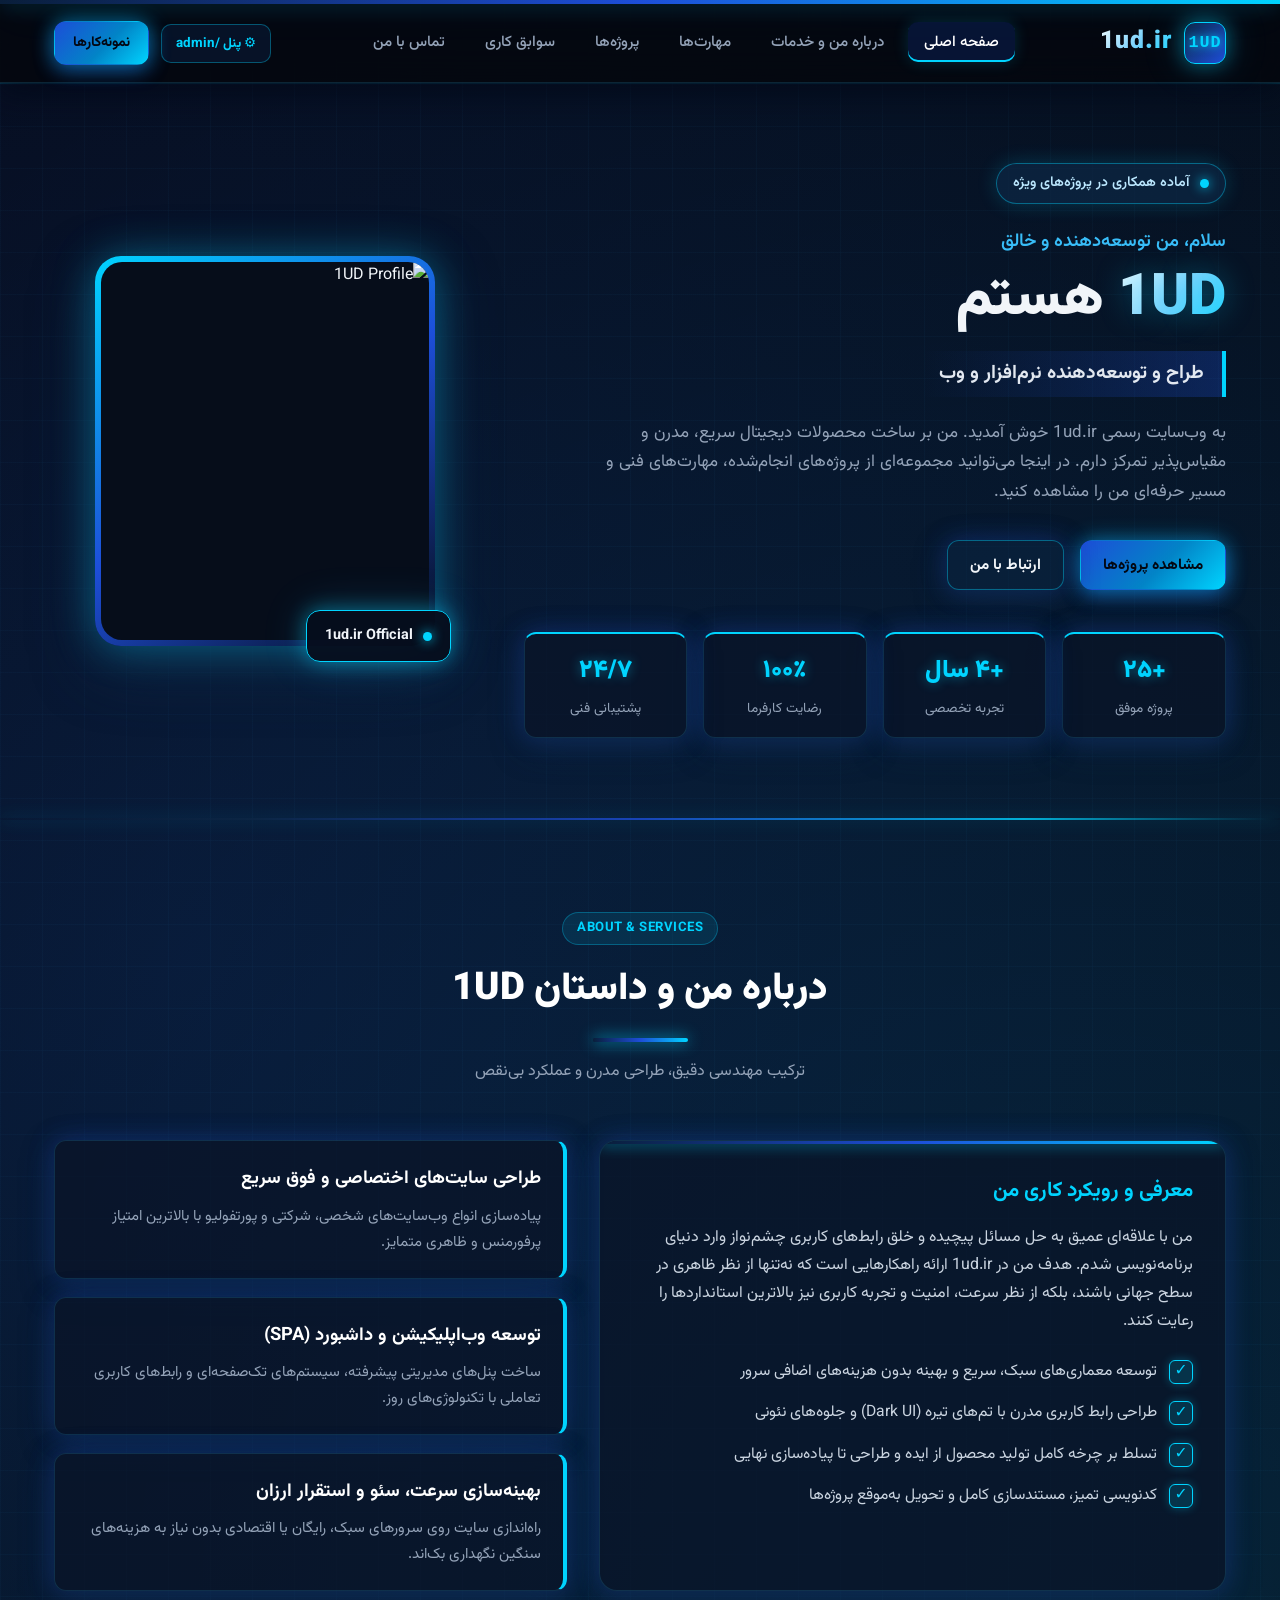
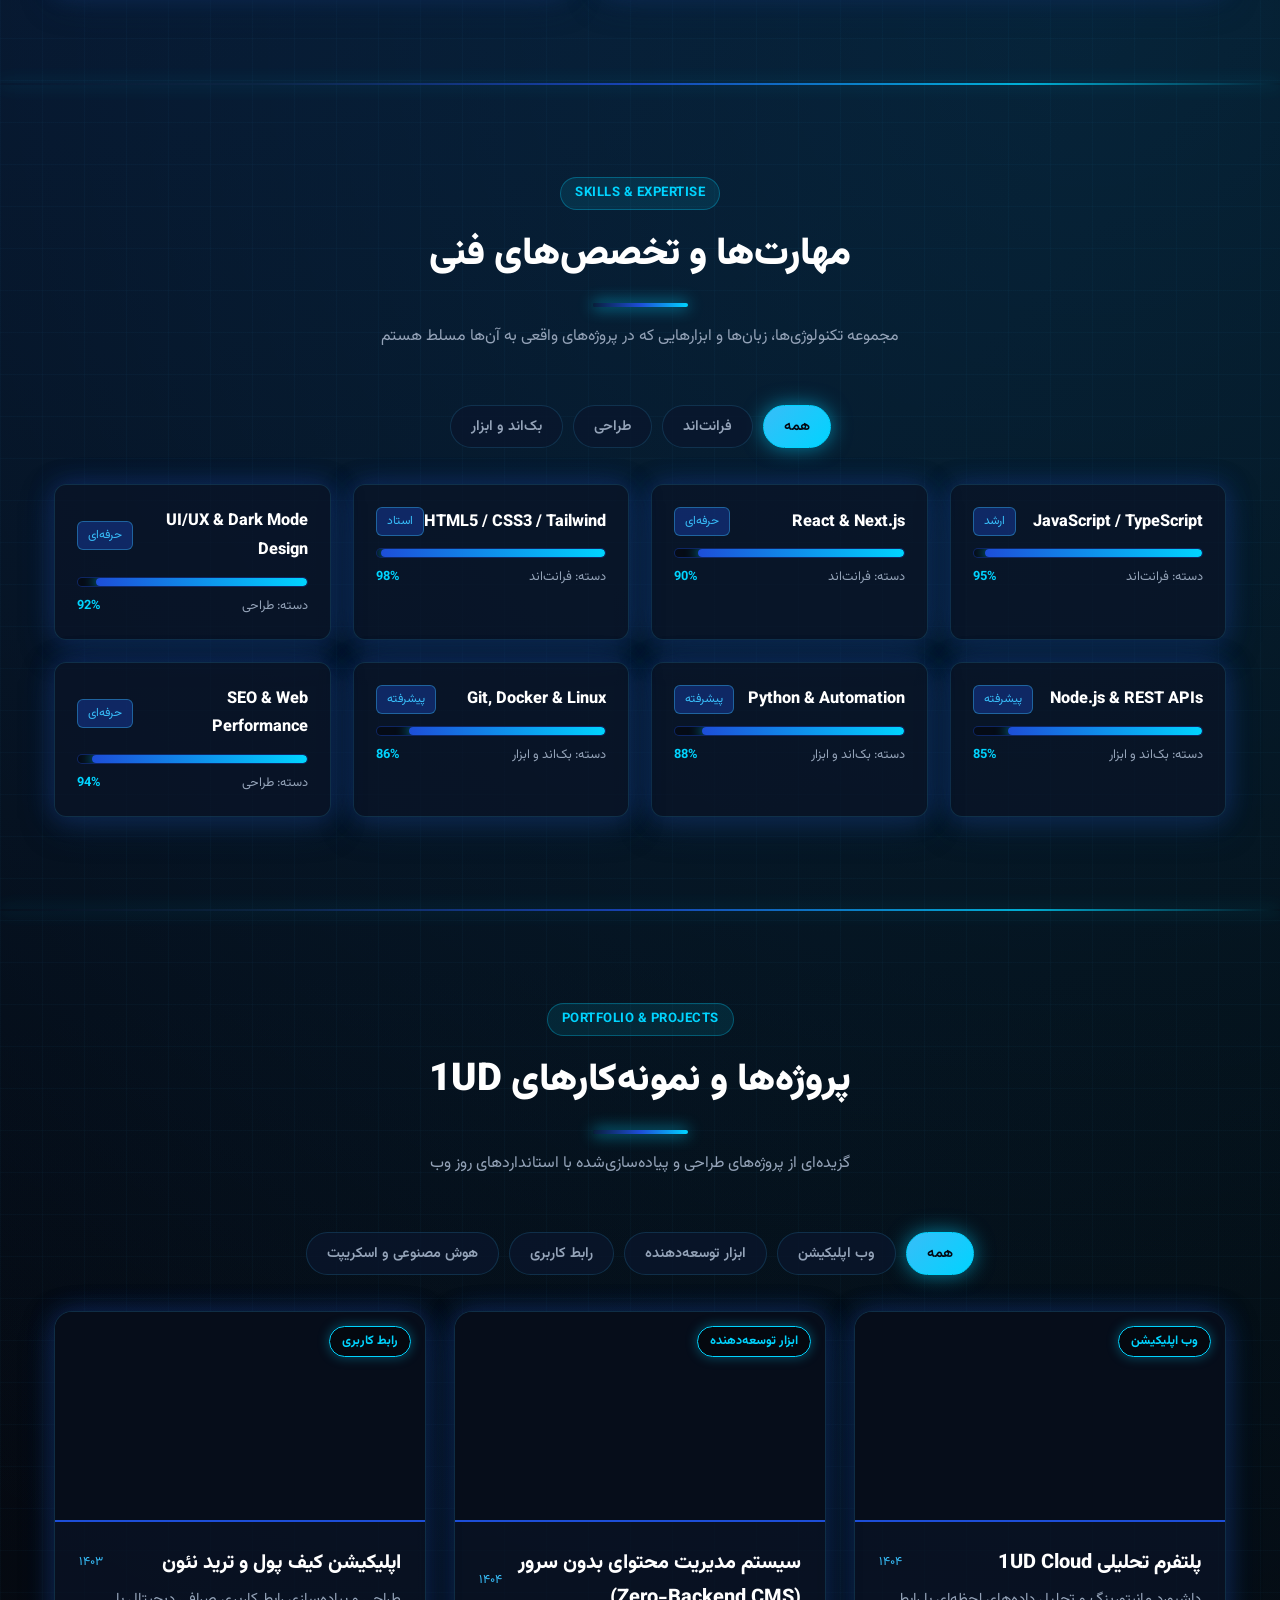
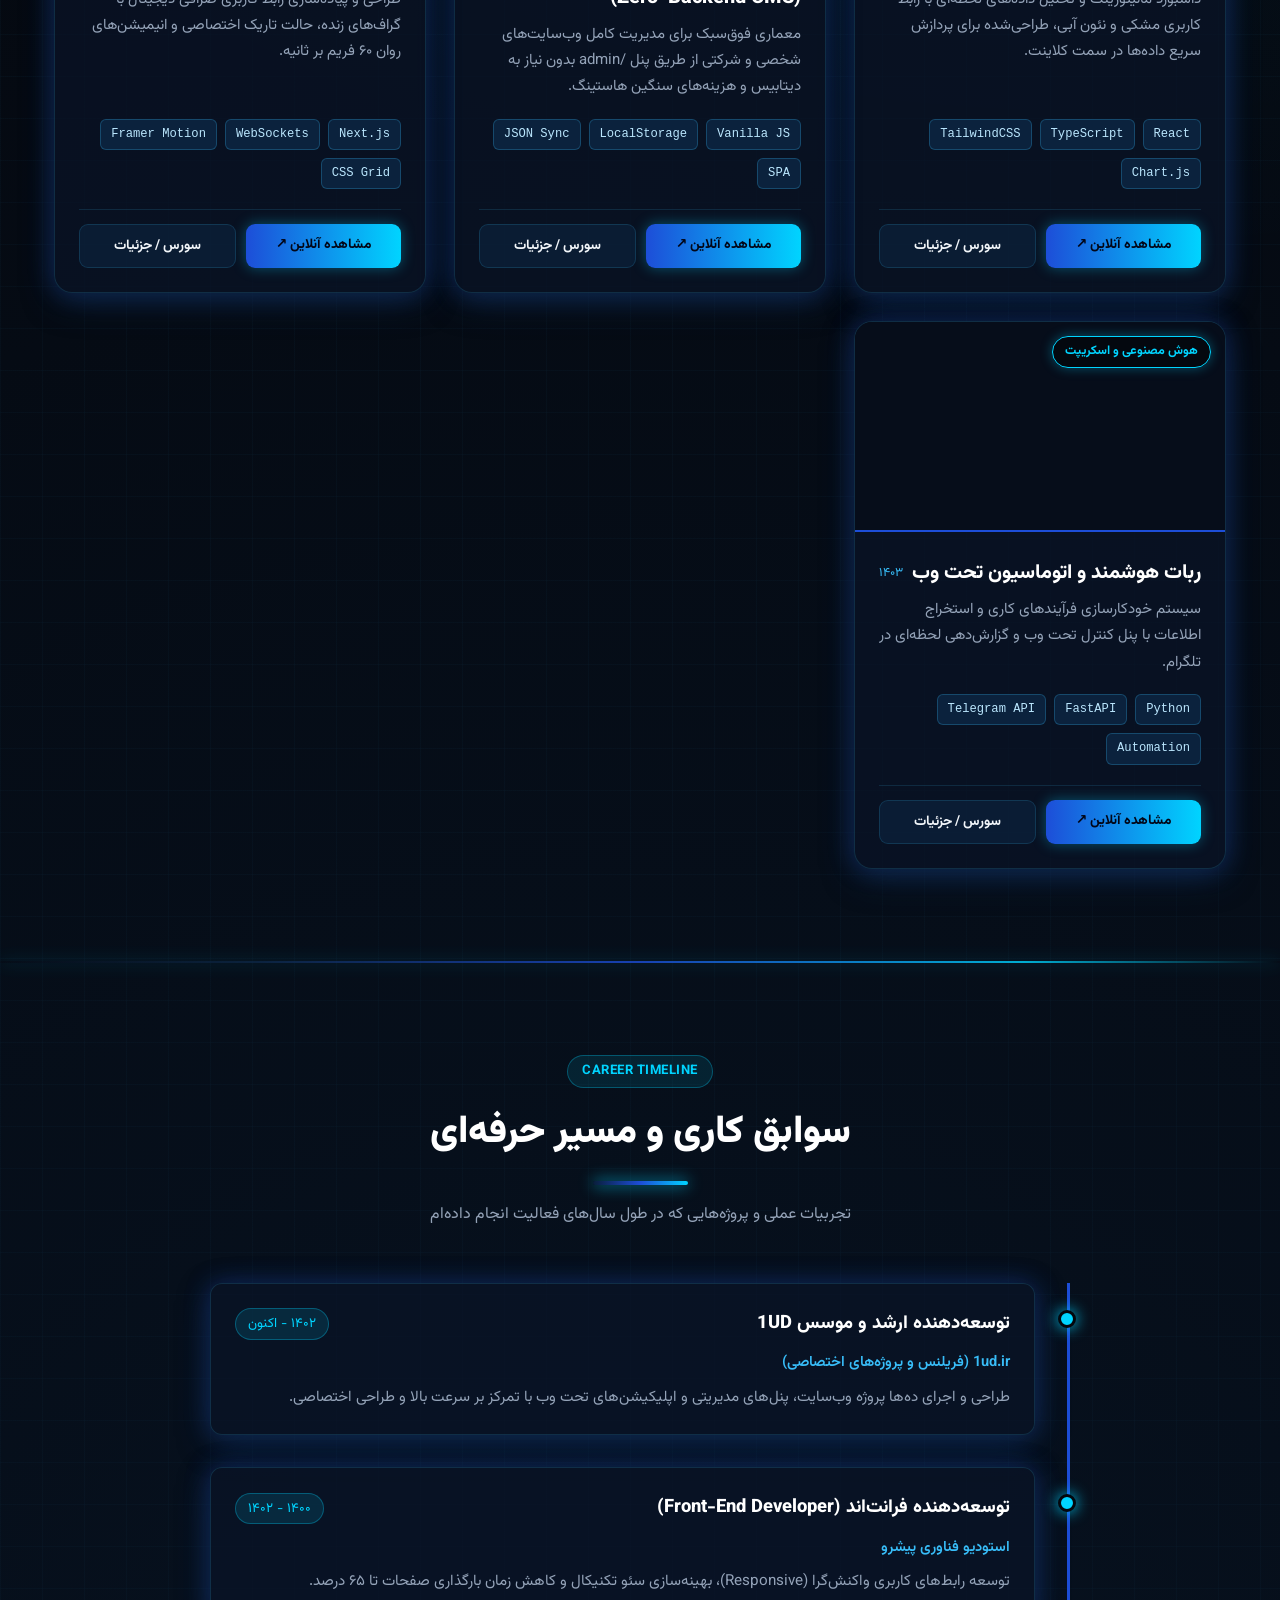
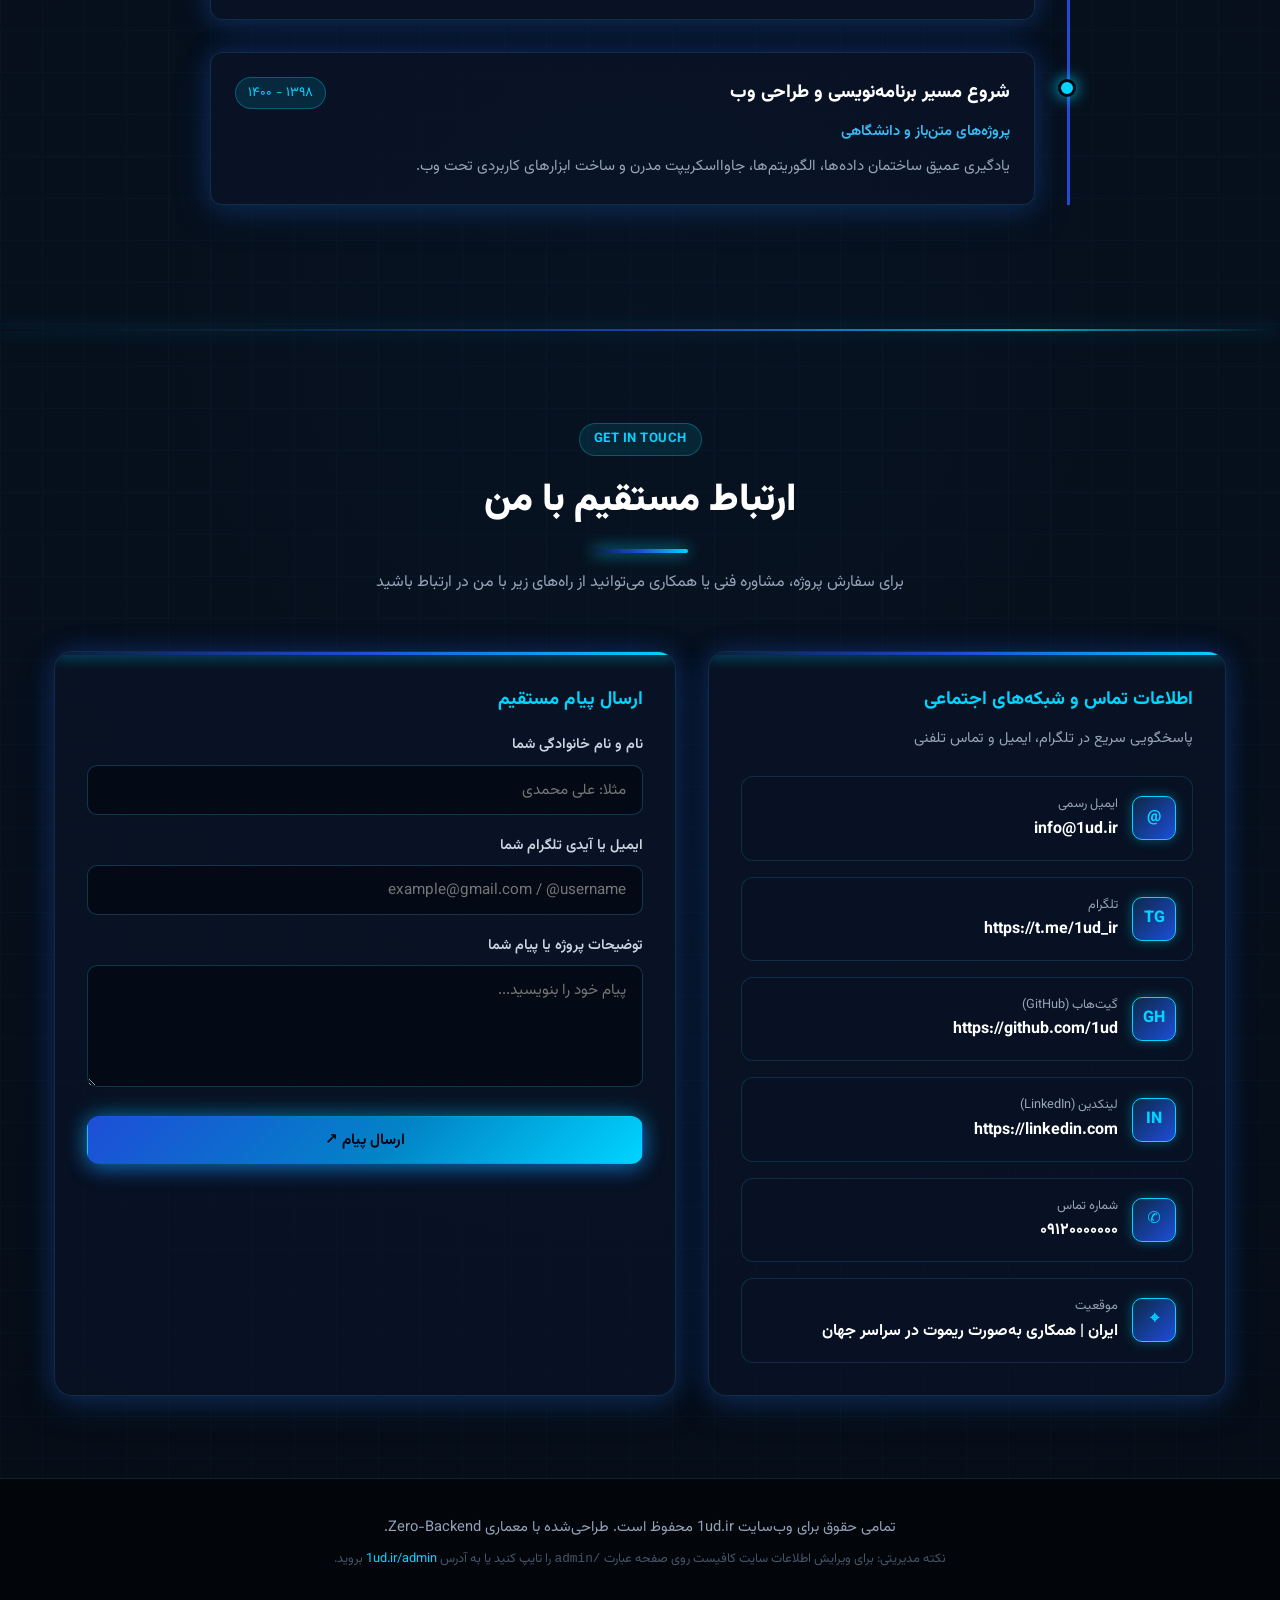
==== index.html @ 62ad7b9e "Add files via upload" ====
<!DOCTYPE html>
<html lang="fa" dir="rtl">
<head>
  <meta charset="UTF-8" />
  <meta name="viewport" content="width=device-width, initial-scale=1.0" />
  <title>1ud.ir | پورتفولیو تخصصی، پروژه‌ها و مهارت‌های من</title>
  <meta name="description" content="وب‌سایت رسمی و پورتفولیو تخصصی 1ud.ir - نمایش پروژه‌ها، مهارت‌های فنی، سوابق کاری و راه‌های ارتباطی" />
  <meta name="theme-color" content="#04070d" />
  <link rel="preconnect" href="https://fonts.googleapis.com" />
  <link rel="preconnect" href="https://fonts.gstatic.com" crossorigin />
  <link href="https://fonts.googleapis.com/css2?family=Vazirmatn:wght@300;400;500;600;700;800;900&display=swap" rel="stylesheet" />
  <link rel="stylesheet" href="assets/css/style.css" />
</head>
<body>
  <!-- نوار نئونی طیف آبی تیره و آبی روشن بالای صفحه -->
  <div class="top-neon-bar"></div>

  <!-- هدر و منوی ناوبری -->
  <header class="site-header">
    <div class="container navbar">
      <a href="#top" class="brand-logo">
        <span class="brand-cube" id="brand-short">1UD</span>
        <span class="brand-domain" id="brand-domain">1ud.ir</span>
      </a>

      <ul class="nav-links">
        <li><a href="#top" class="active">صفحه اصلی</a></li>
        <li><a href="#about">درباره من و خدمات</a></li>
        <li><a href="#skills">مهارت‌ها</a></li>
        <li><a href="#projects">پروژه‌ها</a></li>
        <li><a href="#experience">سوابق کاری</a></li>
        <li><a href="#contact">تماس با من</a></li>
      </ul>

      <div class="nav-actions">
        <button type="button" class="btn btn-admin-Quick" onclick="openAdminModal()" title="ورود به پنل مدیریت (/admin)">
          ⚙ پنل /admin
        </button>
        <a href="#projects" class="btn btn-primary" style="padding: 9px 18px; font-size: 0.88rem;">نمونه‌کارها</a>
      </div>
    </div>
  </header>

  <!-- بخش معرفی اصلی (Hero Section) -->
  <main id="top">
    <section class="hero-section">
      <div class="container">
        <div class="hero-grid">
          <div>
            <div class="status-pill">
              <span class="pulse-dot"></span>
              <span id="hero-badge-text">آماده همکاری در پروژه‌های ویژه</span>
            </div>
            <div class="hero-greeting" id="hero-greeting">سلام، من توسعه‌دهنده و خالق</div>
            <h1 class="hero-title">
              <span class="highlight" id="hero-name">1UD</span> هستم
            </h1>
            <div class="hero-role-bar" id="hero-role">طراح و توسعه‌دهنده نرم‌افزار و وب</div>
            <p class="hero-bio" id="hero-bio"></p>

            <div class="hero-cta-group">
              <a href="#projects" class="btn btn-primary" id="hero-cta-primary">مشاهده پروژه‌ها</a>
              <a href="#contact" class="btn btn-outline" id="hero-cta-secondary">ارتباط با من</a>
            </div>

            <div class="stats-grid" id="hero-stats"></div>
          </div>

          <div class="hero-visual">
            <div class="avatar-frame">
              <img id="hero-avatar" src="https://images.unsplash.com/photo-1534528741775-53994a69daeb?auto=format&fit=crop&w=600&q=80" alt="1UD Profile" />
              <div class="floating-badge">
                <span class="pulse-dot"></span>
                <span>1ud.ir Official</span>
              </div>
            </div>
          </div>
        </div>
      </div>
    </section>

    <div class="neon-divider"></div>

    <!-- بخش درباره من و خدمات (About & Services) -->
    <section id="about">
      <div class="container">
        <div class="section-header">
          <span class="section-tag">ABOUT & SERVICES</span>
          <h2 class="section-title" id="about-title">درباره من و داستان 1UD</h2>
          <div class="section-bar"></div>
          <p class="section-subtitle" id="about-subtitle"></p>
        </div>

        <div class="about-grid">
          <div class="glass-panel">
            <h3 style="font-size: 1.3rem; color: var(--light-blue); margin-bottom: 14px;">معرفی و رویکرد کاری من</h3>
            <p id="about-desc" style="color: #cbd5e1; margin-bottom: 20px;"></p>
            <ul class="highlights-list" id="about-highlights"></ul>
          </div>

          <div class="services-stack" id="services-list"></div>
        </div>
      </div>
    </section>

    <div class="neon-divider"></div>

    <!-- بخش مهارت‌ها و کارهایی که بلدم (Skills Section) -->
    <section id="skills">
      <div class="container">
        <div class="section-header">
          <span class="section-tag">SKILLS & EXPERTISE</span>
          <h2 class="section-title">مهارت‌ها و تخصص‌های فنی</h2>
          <div class="section-bar"></div>
          <p class="section-subtitle">مجموعه تکنولوژی‌ها، زبان‌ها و ابزارهایی که در پروژه‌های واقعی به آن‌ها مسلط هستم</p>
        </div>

        <div class="filter-tabs" id="skills-filter-tabs"></div>
        <div class="skills-grid" id="skills-grid"></div>
      </div>
    </section>

    <div class="neon-divider"></div>

    <!-- بخش پروژه‌ها و نمونه‌کارها (Projects Portfolio) -->
    <section id="projects">
      <div class="container">
        <div class="section-header">
          <span class="section-tag">PORTFOLIO & PROJECTS</span>
          <h2 class="section-title">پروژه‌ها و نمونه‌کارهای 1UD</h2>
          <div class="section-bar"></div>
          <p class="section-subtitle">گزیده‌ای از پروژه‌های طراحی و پیاده‌سازی‌شده با استانداردهای روز وب</p>
        </div>

        <div class="filter-tabs" id="projects-filter-tabs"></div>
        <div class="projects-grid" id="projects-grid"></div>
      </div>
    </section>

    <div class="neon-divider"></div>

    <!-- بخش سوابق کاری (Experience Timeline) -->
    <section id="experience">
      <div class="container">
        <div class="section-header">
          <span class="section-tag">CAREER TIMELINE</span>
          <h2 class="section-title">سوابق کاری و مسیر حرفه‌ای</h2>
          <div class="section-bar"></div>
          <p class="section-subtitle">تجربیات عملی و پروژه‌هایی که در طول سال‌های فعالیت انجام داده‌ام</p>
        </div>

        <div class="timeline-wrapper" id="experience-timeline"></div>
      </div>
    </section>

    <div class="neon-divider"></div>

    <!-- بخش ارتباط با من (Contact Section) -->
    <section id="contact">
      <div class="container">
        <div class="section-header">
          <span class="section-tag">GET IN TOUCH</span>
          <h2 class="section-title">ارتباط مستقیم با من</h2>
          <div class="section-bar"></div>
          <p class="section-subtitle">برای سفارش پروژه، مشاوره فنی یا همکاری می‌توانید از راه‌های زیر با من در ارتباط باشید</p>
        </div>

        <div class="contact-grid">
          <div class="glass-panel">
            <h3 style="color: var(--light-blue); margin-bottom: 10px;">اطلاعات تماس و شبکه‌های اجتماعی</h3>
            <p style="color: var(--text-muted); font-size: 0.92rem;">پاسخگویی سریع در تلگرام، ایمیل و تماس تلفنی</p>
            <div class="contact-info-list" id="contact-info-list"></div>
          </div>

          <div class="glass-panel">
            <h3 style="color: var(--light-blue); margin-bottom: 16px;">ارسال پیام مستقیم</h3>
            <form id="contact-form">
              <div class="form-group">
                <label for="cf-name">نام و نام خانوادگی شما</label>
                <input type="text" id="cf-name" class="form-control" placeholder="مثلا: علی محمدی" required />
              </div>
              <div class="form-group">
                <label for="cf-email">ایمیل یا آیدی تلگرام شما</label>
                <input type="text" id="cf-email" class="form-control" placeholder="example@gmail.com / @username" required />
              </div>
              <div class="form-group">
                <label for="cf-message">توضیحات پروژه یا پیام شما</label>
                <textarea id="cf-message" class="form-control" rows="4" placeholder="پیام خود را بنویسید..." required></textarea>
              </div>
              <button type="submit" class="btn btn-primary" style="width: 100%;">ارسال پیام ↗</button>
            </form>
          </div>
        </div>
      </div>
    </section>
  </main>

  <!-- فوتر سایت -->
  <footer class="site-footer">
    <div class="container">
      <p id="footer-note">تمامی حقوق برای وب‌سایت 1ud.ir محفوظ است.</p>
      <p style="margin-top: 8px; font-size: 0.8rem; color: #475569;">
        نکته مدیریتی: برای ویرایش اطلاعات سایت کافیست روی صفحه عبارت <code>/admin</code> را تایپ کنید یا به آدرس <a href="admin/" style="color: var(--light-blue); text-decoration: none;">1ud.ir/admin</a> بروید.
      </p>
    </div>
  </footer>

  <!-- مودال کامل پنل مدیریت /admin -->
  <div class="admin-modal-overlay" id="admin-modal">
    <div id="admin-modal-body"></div>
  </div>

  <!-- اسکریپت‌های سایت (بدون نیاز به بک‌اند) -->
  <script src="assets/js/site-data.js"></script>
  <script src="assets/js/app.js"></script>
  <script src="assets/js/admin.js"></script>
</body>
</html>
---- assets/css/style.css ----
/* ==========================================================================
   1ud.ir - Ultra-Modern Dark & Neon Blue Portfolio Theme + Admin CMS Styles
   Palette: Deep Obsidian Black + Dark Navy Bars + Electric Light Blue Glows
   ========================================================================== */

:root {
  --bg-primary: #04070d;
  --bg-secondary: #08101f;
  --bg-card: rgba(10, 20, 40, 0.72);
  --bg-card-hover: rgba(14, 30, 60, 0.88);
  --dark-blue: #0d2847;
  --mid-blue: #1d4ed8;
  --light-blue: #00d4ff;
  --cyan-glow: #38bdf8;
  --text-main: #f1f5f9;
  --text-muted: #94a3b8;
  --border-subtle: rgba(56, 189, 248, 0.16);
  --border-glow: rgba(0, 212, 255, 0.55);
  --shadow-dark-blue: 0 10px 35px -5px rgba(13, 40, 71, 0.9), 0 0 25px rgba(29, 78, 216, 0.35);
  --shadow-light-blue: 0 0 20px rgba(0, 212, 255, 0.45), 0 0 45px rgba(56, 189, 248, 0.2);
  --gradient-bar: linear-gradient(90deg, #091e3a 0%, #1d4ed8 50%, #00d4ff 100%);
  --gradient-text: linear-gradient(135deg, #ffffff 0%, #7dd3fc 50%, #00d4ff 100%);
  --radius-lg: 18px;
  --radius-md: 12px;
  --transition: all 0.32s cubic-bezier(0.16, 1, 0.3, 1);
}

* {
  box-sizing: border-box;
  margin: 0;
  padding: 0;
}

html {
  scroll-behavior: smooth;
  font-family: 'Vazirmatn', system-ui, -apple-system, BlinkMacSystemFont, sans-serif;
  background-color: var(--bg-primary);
  color: var(--text-main);
  direction: rtl;
}

body {
  background-color: var(--bg-primary);
  background-image:
    radial-gradient(circle at 15% 15%, rgba(29, 78, 216, 0.18) 0%, transparent 40%),
    radial-gradient(circle at 85% 25%, rgba(0, 212, 255, 0.12) 0%, transparent 38%),
    radial-gradient(circle at 50% 80%, rgba(13, 40, 71, 0.35) 0%, transparent 50%),
    linear-gradient(rgba(56, 189, 248, 0.03) 1px, transparent 1px),
    linear-gradient(90deg, rgba(56, 189, 248, 0.03) 1px, transparent 1px);
  background-size: 100% 100%, 100% 100%, 100% 100%, 42px 42px, 42px 42px;
  min-height: 100vh;
  overflow-x: hidden;
  line-height: 1.75;
}

/* Custom Scrollbar */
::-webkit-scrollbar {
  width: 9px;
}
::-webkit-scrollbar-track {
  background: #03060c;
}
::-webkit-scrollbar-thumb {
  background: linear-gradient(180deg, var(--mid-blue), var(--light-blue));
  border-radius: 6px;
}

/* Top Glowing Neon Bar */
.top-neon-bar {
  position: fixed;
  top: 0;
  right: 0;
  left: 0;
  height: 4px;
  background: var(--gradient-bar);
  box-shadow: var(--shadow-light-blue);
  z-index: 1001;
}

/* Container */
.container {
  width: 100%;
  max-width: 1220px;
  margin: 0 auto;
  padding: 0 24px;
}

/* Header & Navbar */
.site-header {
  position: sticky;
  top: 4px;
  z-index: 999;
  background: rgba(4, 7, 13, 0.82);
  backdrop-filter: blur(18px);
  -webkit-backdrop-filter: blur(18px);
  border-bottom: 1px solid var(--border-subtle);
  box-shadow: 0 8px 32px rgba(2, 8, 23, 0.85), 0 1px 0 rgba(0, 212, 255, 0.2);
}

.navbar {
  display: flex;
  align-items: center;
  justify-content: space-between;
  height: 78px;
}

.brand-logo {
  display: flex;
  align-items: center;
  gap: 12px;
  text-decoration: none;
  color: #fff;
  font-weight: 900;
  font-size: 1.55rem;
  letter-spacing: 1px;
}

.brand-cube {
  width: 42px;
  height: 42px;
  border-radius: 11px;
  background: linear-gradient(135deg, var(--dark-blue), var(--mid-blue));
  border: 1px solid var(--light-blue);
  box-shadow: var(--shadow-light-blue);
  display: flex;
  align-items: center;
  justify-content: center;
  font-family: monospace;
  font-size: 1.05rem;
  color: var(--light-blue);
  text-shadow: 0 0 8px var(--light-blue);
}

.brand-domain {
  background: var(--gradient-text);
  -webkit-background-clip: text;
  -webkit-text-fill-color: transparent;
}

.nav-links {
  display: flex;
  align-items: center;
  gap: 8px;
  list-style: none;
}

.nav-links a {
  color: var(--text-muted);
  text-decoration: none;
  padding: 8px 16px;
  border-radius: 10px;
  font-size: 0.95rem;
  font-weight: 500;
  transition: var(--transition);
  position: relative;
}

.nav-links a:hover,
.nav-links a.active {
  color: #fff;
  background: rgba(29, 78, 216, 0.18);
  box-shadow: inset 0 -2px 0 var(--light-blue), 0 0 15px rgba(0, 212, 255, 0.18);
}

.nav-actions {
  display: flex;
  align-items: center;
  gap: 12px;
}

.btn {
  display: inline-flex;
  align-items: center;
  justify-content: center;
  gap: 8px;
  padding: 11px 22px;
  border-radius: var(--radius-md);
  font-family: inherit;
  font-size: 0.95rem;
  font-weight: 700;
  text-decoration: none;
  cursor: pointer;
  border: 1px solid transparent;
  transition: var(--transition);
}

.btn-primary {
  background: linear-gradient(135deg, var(--mid-blue) 0%, #0284c7 55%, var(--light-blue) 100%);
  color: #030712;
  box-shadow: 0 0 22px rgba(0, 212, 255, 0.45), 0 6px 20px rgba(29, 78, 216, 0.45);
}

.btn-primary:hover {
  transform: translateY(-2px);
  box-shadow: 0 0 32px rgba(0, 212, 255, 0.75), 0 10px 28px rgba(29, 78, 216, 0.65);
}

.btn-outline {
  background: rgba(13, 40, 71, 0.45);
  color: var(--text-main);
  border: 1px solid rgba(0, 212, 255, 0.4);
  box-shadow: var(--shadow-dark-blue);
}

.btn-outline:hover {
  background: rgba(29, 78, 216, 0.35);
  border-color: var(--light-blue);
  box-shadow: var(--shadow-light-blue);
  transform: translateY(-2px);
}

.btn-admin-Quick {
  padding: 8px 14px;
  font-size: 0.84rem;
  background: rgba(9, 22, 44, 0.85);
  color: var(--light-blue);
  border: 1px solid rgba(0, 212, 255, 0.35);
  border-radius: 10px;
}

.btn-admin-Quick:hover {
  background: rgba(0, 212, 255, 0.15);
  box-shadow: 0 0 18px rgba(0, 212, 255, 0.4);
}

/* Section Divider Bars */
.neon-divider {
  height: 2px;
  width: 100%;
  background: linear-gradient(90deg, transparent 0%, var(--dark-blue) 20%, var(--mid-blue) 50%, var(--light-blue) 80%, transparent 100%);
  box-shadow: 0 0 16px rgba(0, 212, 255, 0.45);
  margin: 10px 0;
  opacity: 0.8;
}

/* Hero Section */
.hero-section {
  position: relative;
  padding: 84px 0 70px;
  overflow: hidden;
}

.hero-grid {
  display: grid;
  grid-template-columns: 1.25fr 0.75fr;
  gap: 48px;
  align-items: center;
}

.status-pill {
  display: inline-flex;
  align-items: center;
  gap: 10px;
  padding: 7px 16px;
  border-radius: 999px;
  background: rgba(13, 40, 71, 0.7);
  border: 1px solid rgba(0, 212, 255, 0.4);
  box-shadow: 0 0 20px rgba(0, 212, 255, 0.2);
  color: #bae6fd;
  font-size: 0.88rem;
  font-weight: 600;
  margin-bottom: 22px;
}

.pulse-dot {
  width: 9px;
  height: 9px;
  border-radius: 50%;
  background: var(--light-blue);
  box-shadow: 0 0 12px var(--light-blue);
  animation: pulseGlow 2s infinite;
}

@keyframes pulseGlow {
  0%, 100% { transform: scale(1); opacity: 1; }
  50% { transform: scale(1.4); opacity: 0.55; }
}

.hero-greeting {
  color: var(--cyan-glow);
  font-size: 1.15rem;
  font-weight: 600;
  margin-bottom: 8px;
}

.hero-title {
  font-size: clamp(2.2rem, 4.5vw, 3.6rem);
  font-weight: 900;
  line-height: 1.2;
  margin-bottom: 16px;
}

.hero-title .highlight {
  background: var(--gradient-text);
  -webkit-background-clip: text;
  -webkit-text-fill-color: transparent;
  text-shadow: 0 0 30px rgba(0, 212, 255, 0.35);
}

.hero-role-bar {
  display: inline-block;
  padding: 6px 18px;
  border-right: 4px solid var(--light-blue);
  background: linear-gradient(90deg, transparent, rgba(29, 78, 216, 0.28));
  color: #e2e8f0;
  font-size: 1.2rem;
  font-weight: 700;
  margin-bottom: 22px;
  border-radius: 6px 0 0 6px;
}

.hero-bio {
  color: var(--text-muted);
  font-size: 1.06rem;
  margin-bottom: 32px;
  max-width: 640px;
}

.hero-cta-group {
  display: flex;
  flex-wrap: wrap;
  gap: 16px;
  margin-bottom: 42px;
}

/* Stats Strip */
.stats-grid {
  display: grid;
  grid-template-columns: repeat(4, 1fr);
  gap: 16px;
}

.stat-card {
  background: var(--bg-card);
  border: 1px solid var(--border-subtle);
  border-top: 2px solid var(--light-blue);
  border-radius: var(--radius-md);
  padding: 16px;
  text-align: center;
  box-shadow: var(--shadow-dark-blue);
  transition: var(--transition);
}

.stat-card:hover {
  transform: translateY(-4px);
  border-color: var(--light-blue);
  box-shadow: var(--shadow-light-blue);
}

.stat-value {
  font-size: 1.55rem;
  font-weight: 900;
  color: var(--light-blue);
  text-shadow: 0 0 12px rgba(0, 212, 255, 0.45);
}

.stat-label {
  font-size: 0.85rem;
  color: var(--text-muted);
  margin-top: 4px;
}

/* Hero Visual Card */
.hero-visual {
  position: relative;
  display: flex;
  justify-content: center;
}

.avatar-frame {
  position: relative;
  width: 340px;
  height: 390px;
  border-radius: 26px;
  padding: 6px;
  background: linear-gradient(145deg, var(--light-blue), var(--mid-blue), #050b16);
  box-shadow: 0 0 40px rgba(0, 212, 255, 0.35), 0 20px 60px rgba(13, 40, 71, 0.95);
}

.avatar-frame img {
  width: 100%;
  height: 100%;
  object-fit: cover;
  border-radius: 21px;
  display: block;
  background: #060d1a;
}

.floating-badge {
  position: absolute;
  bottom: -16px;
  right: -16px;
  background: rgba(6, 14, 29, 0.92);
  border: 1px solid var(--light-blue);
  box-shadow: var(--shadow-light-blue);
  padding: 12px 18px;
  border-radius: 14px;
  display: flex;
  align-items: center;
  gap: 10px;
  font-size: 0.9rem;
  font-weight: 700;
}

/* Section Headers */
section {
  padding: 82px 0;
}

.section-header {
  text-align: center;
  max-width: 700px;
  margin: 0 auto 54px;
}

.section-tag {
  display: inline-block;
  font-size: 0.82rem;
  font-weight: 700;
  color: var(--light-blue);
  background: rgba(0, 212, 255, 0.1);
  border: 1px solid rgba(0, 212, 255, 0.3);
  padding: 4px 14px;
  border-radius: 99px;
  margin-bottom: 12px;
  letter-spacing: 0.5px;
}

.section-title {
  font-size: clamp(1.75rem, 3vw, 2.4rem);
  font-weight: 900;
  margin-bottom: 14px;
  color: #fff;
}

.section-bar {
  width: 95px;
  height: 4px;
  margin: 0 auto 16px;
  border-radius: 99px;
  background: var(--gradient-bar);
  box-shadow: 0 0 15px var(--light-blue);
}

.section-subtitle {
  color: var(--text-muted);
  font-size: 1rem;
}

/* About & Services Grid */
.about-grid {
  display: grid;
  grid-template-columns: 1.1fr 0.9fr;
  gap: 32px;
  align-items: stretch;
}

.glass-panel {
  background: var(--bg-card);
  border: 1px solid var(--border-subtle);
  border-radius: var(--radius-lg);
  padding: 32px;
  box-shadow: var(--shadow-dark-blue);
  position: relative;
  overflow: hidden;
}

.glass-panel::before {
  content: "";
  position: absolute;
  top: 0;
  right: 0;
  width: 100%;
  height: 3px;
  background: var(--gradient-bar);
  box-shadow: 0 0 14px var(--light-blue);
}

.highlights-list {
  list-style: none;
  margin-top: 22px;
  display: grid;
  gap: 14px;
}

.highlights-list li {
  display: flex;
  align-items: flex-start;
  gap: 12px;
  color: #cbd5e1;
  font-size: 0.98rem;
}

.highlights-list li span.check-icon {
  width: 24px;
  height: 24px;
  border-radius: 6px;
  background: rgba(0, 212, 255, 0.15);
  border: 1px solid var(--light-blue);
  color: var(--light-blue);
  display: inline-flex;
  align-items: center;
  justify-content: center;
  flex-shrink: 0;
  margin-top: 2px;
  box-shadow: 0 0 10px rgba(0, 212, 255, 0.3);
}

.services-stack {
  display: grid;
  gap: 18px;
}

.service-card {
  background: var(--bg-card);
  border: 1px solid var(--border-subtle);
  border-right: 4px solid var(--light-blue);
  border-radius: var(--radius-md);
  padding: 22px;
  box-shadow: var(--shadow-dark-blue);
  transition: var(--transition);
}

.service-card:hover {
  transform: translateX(-6px);
  border-color: var(--light-blue);
  box-shadow: var(--shadow-light-blue);
}

.service-card h3 {
  font-size: 1.15rem;
  color: #fff;
  margin-bottom: 8px;
}

.service-card p {
  font-size: 0.93rem;
  color: var(--text-muted);
}

/* Skills Section */
.filter-tabs {
  display: flex;
  justify-content: center;
  flex-wrap: wrap;
  gap: 10px;
  margin-bottom: 36px;
}

.filter-btn {
  background: rgba(10, 22, 44, 0.75);
  color: var(--text-muted);
  border: 1px solid var(--border-subtle);
  padding: 9px 20px;
  border-radius: 99px;
  font-family: inherit;
  font-size: 0.9rem;
  font-weight: 600;
  cursor: pointer;
  transition: var(--transition);
}

.filter-btn:hover,
.filter-btn.active {
  color: #030712;
  background: linear-gradient(135deg, var(--cyan-glow), var(--light-blue));
  border-color: var(--light-blue);
  box-shadow: 0 0 20px rgba(0, 212, 255, 0.55);
}

.skills-grid {
  display: grid;
  grid-template-columns: repeat(auto-fill, minmax(275px, 1fr));
  gap: 22px;
}

.skill-card {
  background: var(--bg-card);
  border: 1px solid var(--border-subtle);
  border-radius: var(--radius-md);
  padding: 22px;
  box-shadow: var(--shadow-dark-blue);
  transition: var(--transition);
}

.skill-card:hover {
  transform: translateY(-4px);
  border-color: var(--border-glow);
  box-shadow: var(--shadow-light-blue);
}

.skill-top {
  display: flex;
  justify-content: space-between;
  align-items: center;
  margin-bottom: 12px;
}

.skill-name {
  font-weight: 800;
  font-size: 1.02rem;
  color: #fff;
}

.skill-badge {
  font-size: 0.75rem;
  padding: 3px 10px;
  border-radius: 6px;
  background: rgba(29, 78, 216, 0.35);
  border: 1px solid rgba(56, 189, 248, 0.4);
  color: var(--cyan-glow);
}

.skill-bar-track {
  width: 100%;
  height: 10px;
  background: #050b16;
  border-radius: 99px;
  overflow: hidden;
  border: 1px solid rgba(29, 78, 216, 0.4);
}

.skill-bar-fill {
  height: 100%;
  background: linear-gradient(90deg, var(--mid-blue), var(--light-blue));
  border-radius: 99px;
  box-shadow: 0 0 14px var(--light-blue);
  transition: width 0.8s ease;
}

.skill-meta {
  display: flex;
  justify-content: space-between;
  margin-top: 8px;
  font-size: 0.8rem;
  color: var(--text-muted);
}

/* Projects Portfolio Grid */
.projects-grid {
  display: grid;
  grid-template-columns: repeat(auto-fill, minmax(340px, 1fr));
  gap: 28px;
}

.project-card {
  background: var(--bg-card);
  border: 1px solid var(--border-subtle);
  border-radius: var(--radius-lg);
  overflow: hidden;
  box-shadow: var(--shadow-dark-blue);
  transition: var(--transition);
  display: flex;
  flex-direction: column;
}

.project-card:hover {
  transform: translateY(-7px);
  border-color: var(--light-blue);
  box-shadow: var(--shadow-light-blue);
}

.project-thumb {
  position: relative;
  height: 210px;
  overflow: hidden;
  background: #060d1a;
  border-bottom: 2px solid var(--mid-blue);
}

.project-thumb img {
  width: 100%;
  height: 100%;
  object-fit: cover;
  transition: transform 0.5s ease;
}

.project-card:hover .project-thumb img {
  transform: scale(1.06);
}

.project-category-chip {
  position: absolute;
  top: 14px;
  right: 14px;
  background: rgba(4, 7, 13, 0.86);
  border: 1px solid var(--light-blue);
  color: var(--light-blue);
  padding: 4px 12px;
  border-radius: 99px;
  font-size: 0.78rem;
  font-weight: 700;
  box-shadow: 0 0 12px rgba(0, 212, 255, 0.35);
}

.project-body {
  padding: 24px;
  flex: 1;
  display: flex;
  flex-direction: column;
}

.project-title {
  font-size: 1.25rem;
  font-weight: 800;
  color: #fff;
  margin-bottom: 10px;
}

.project-desc {
  color: var(--text-muted);
  font-size: 0.94rem;
  margin-bottom: 18px;
  flex: 1;
}

.project-tags {
  display: flex;
  flex-wrap: wrap;
  gap: 8px;
  margin-bottom: 20px;
}

.tag-chip {
  font-size: 0.76rem;
  padding: 4px 10px;
  border-radius: 6px;
  background: rgba(13, 40, 71, 0.75);
  border: 1px solid rgba(56, 189, 248, 0.25);
  color: #bae6fd;
  font-family: monospace;
}

.project-links {
  display: flex;
  gap: 10px;
  padding-top: 14px;
  border-top: 1px solid rgba(56, 189, 248, 0.14);
}

.project-links a {
  flex: 1;
  text-align: center;
  padding: 9px 12px;
  border-radius: 9px;
  font-size: 0.86rem;
  font-weight: 700;
  text-decoration: none;
  transition: var(--transition);
}

.link-live {
  background: linear-gradient(90deg, var(--mid-blue), var(--light-blue));
  color: #020617;
  box-shadow: 0 0 14px rgba(0, 212, 255, 0.35);
}

.link-live:hover {
  box-shadow: 0 0 22px rgba(0, 212, 255, 0.7);
}

.link-repo {
  background: rgba(13, 40, 71, 0.5);
  color: var(--text-main);
  border: 1px solid var(--border-subtle);
}

.link-repo:hover {
  border-color: var(--light-blue);
  color: var(--light-blue);
}

/* Timeline / Experience Section */
.timeline-wrapper {
  max-width: 860px;
  margin: 0 auto;
  position: relative;
  padding-right: 32px;
  border-right: 3px solid var(--mid-blue);
}

.timeline-item {
  position: relative;
  margin-bottom: 32px;
  background: var(--bg-card);
  border: 1px solid var(--border-subtle);
  border-radius: var(--radius-md);
  padding: 24px;
  box-shadow: var(--shadow-dark-blue);
  transition: var(--transition);
}

.timeline-item:hover {
  border-color: var(--light-blue);
  box-shadow: var(--shadow-light-blue);
}

.timeline-dot {
  position: absolute;
  right: -42px;
  top: 26px;
  width: 18px;
  height: 18px;
  border-radius: 50%;
  background: var(--light-blue);
  border: 3px solid #04070d;
  box-shadow: 0 0 15px var(--light-blue);
}

.timeline-header {
  display: flex;
  flex-wrap: wrap;
  justify-content: space-between;
  align-items: center;
  gap: 10px;
  margin-bottom: 10px;
}

.timeline-role {
  font-size: 1.15rem;
  font-weight: 800;
  color: #fff;
}

.timeline-period {
  font-size: 0.84rem;
  color: var(--light-blue);
  background: rgba(0, 212, 255, 0.12);
  border: 1px solid rgba(0, 212, 255, 0.3);
  padding: 3px 12px;
  border-radius: 99px;
}

.timeline-company {
  font-size: 0.92rem;
  color: var(--cyan-glow);
  margin-bottom: 8px;
  font-weight: 600;
}

/* Contact Section */
.contact-grid {
  display: grid;
  grid-template-columns: 1fr 1.2fr;
  gap: 32px;
}

.contact-info-list {
  display: grid;
  gap: 16px;
  margin-top: 24px;
}

.contact-item {
  display: flex;
  align-items: center;
  gap: 14px;
  padding: 16px;
  border-radius: var(--radius-md);
  background: rgba(8, 18, 36, 0.8);
  border: 1px solid var(--border-subtle);
  text-decoration: none;
  color: var(--text-main);
  transition: var(--transition);
}

.contact-item:hover {
  border-color: var(--light-blue);
  box-shadow: var(--shadow-light-blue);
  transform: translateX(-5px);
}

.contact-icon {
  width: 44px;
  height: 44px;
  border-radius: 10px;
  background: linear-gradient(135deg, var(--dark-blue), var(--mid-blue));
  border: 1px solid var(--light-blue);
  color: var(--light-blue);
  display: flex;
  align-items: center;
  justify-content: center;
  font-weight: 800;
  box-shadow: 0 0 12px rgba(0, 212, 255, 0.35);
}

.form-group {
  margin-bottom: 18px;
}

.form-group label {
  display: block;
  font-size: 0.9rem;
  font-weight: 600;
  margin-bottom: 7px;
  color: #cbd5e1;
}

.form-control {
  width: 100%;
  padding: 12px 16px;
  border-radius: 10px;
  background: rgba(4, 9, 20, 0.9);
  border: 1px solid rgba(56, 189, 248, 0.25);
  color: #fff;
  font-family: inherit;
  font-size: 0.95rem;
  transition: var(--transition);
}

.form-control:focus {
  outline: none;
  border-color: var(--light-blue);
  box-shadow: 0 0 16px rgba(0, 212, 255, 0.35);
}

/* Footer */
.site-footer {
  border-top: 1px solid var(--border-subtle);
  background: #02050a;
  padding: 36px 0;
  text-align: center;
  color: var(--text-muted);
  font-size: 0.92rem;
}

/* ==========================================================================
   /ADMIN FULL CMS OVERLAY & DASHBOARD STYLES
   ========================================================================== */
.admin-modal-overlay {
  position: fixed;
  inset: 0;
  background: rgba(2, 6, 14, 0.94);
  backdrop-filter: blur(20px);
  z-index: 2000;
  display: none;
  overflow-y: auto;
  padding: 24px;
}

.admin-modal-overlay.active {
  display: block;
}

.admin-shell {
  max-width: 1180px;
  margin: 0 auto;
  background: #060d1b;
  border: 1px solid var(--light-blue);
  border-radius: 20px;
  box-shadow: 0 0 50px rgba(0, 212, 255, 0.3), 0 20px 60px rgba(0, 0, 0, 0.9);
  overflow: hidden;
}

.admin-topbar {
  background: linear-gradient(90deg, #061226, #0d2847, #091931);
  border-bottom: 2px solid var(--light-blue);
  padding: 18px 26px;
  display: flex;
  flex-wrap: wrap;
  justify-content: space-between;
  align-items: center;
  gap: 14px;
}

.admin-title-area {
  display: flex;
  align-items: center;
  gap: 12px;
}

.admin-badge {
  background: var(--light-blue);
  color: #020617;
  font-weight: 900;
  padding: 4px 10px;
  border-radius: 6px;
  font-size: 0.8rem;
  font-family: monospace;
}

.admin-layout {
  display: grid;
  grid-template-columns: 250px 1fr;
  min-height: 640px;
}

.admin-sidebar {
  background: #040914;
  border-left: 1px solid rgba(56, 189, 248, 0.2);
  padding: 20px 14px;
  display: flex;
  flex-direction: column;
  gap: 8px;
}

.admin-tab-btn {
  width: 100%;
  text-align: right;
  padding: 12px 16px;
  border-radius: 10px;
  background: transparent;
  border: 1px solid transparent;
  color: var(--text-muted);
  font-family: inherit;
  font-size: 0.93rem;
  font-weight: 600;
  cursor: pointer;
  transition: var(--transition);
}

.admin-tab-btn:hover,
.admin-tab-btn.active {
  background: rgba(29, 78, 216, 0.28);
  color: #fff;
  border-color: var(--light-blue);
  box-shadow: 0 0 15px rgba(0, 212, 255, 0.25);
}

.admin-content {
  padding: 28px;
  max-height: 78vh;
  overflow-y: auto;
}

.admin-pane {
  display: none;
}

.admin-pane.active {
  display: block;
}

.admin-card-item {
  background: rgba(10, 22, 44, 0.7);
  border: 1px solid rgba(56, 189, 248, 0.22);
  border-radius: 12px;
  padding: 18px;
  margin-bottom: 16px;
}

.admin-row-2 {
  display: grid;
  grid-template-columns: 1fr 1fr;
  gap: 16px;
}

.btn-danger {
  background: rgba(220, 38, 38, 0.2);
  color: #fca5a5;
  border: 1px solid rgba(248, 113, 113, 0.4);
  padding: 7px 14px;
  border-radius: 8px;
  cursor: pointer;
  font-family: inherit;
  font-size: 0.84rem;
}

.btn-danger:hover {
  background: rgba(220, 38, 38, 0.45);
}

.toast-notification {
  position: fixed;
  bottom: 24px;
  left: 24px;
  background: #07162c;
  border: 1px solid var(--light-blue);
  box-shadow: var(--shadow-light-blue);
  color: #fff;
  padding: 14px 22px;
  border-radius: 12px;
  z-index: 3000;
  font-weight: 700;
  transform: translateY(120%);
  transition: transform 0.35s ease;
}

.toast-notification.show {
  transform: translateY(0);
}

@media (max-width: 920px) {
  .hero-grid,
  .about-grid,
  .contact-grid {
    grid-template-columns: 1fr;
  }
  .stats-grid {
    grid-template-columns: repeat(2, 1fr);
  }
  .admin-layout {
    grid-template-columns: 1fr;
  }
  .admin-sidebar {
    flex-direction: row;
    overflow-x: auto;
    border-left: none;
    border-bottom: 1px solid rgba(56, 189, 248, 0.2);
  }
  .admin-tab-btn {
    white-space: nowrap;
    width: auto;
  }
  .nav-links {
    display: none;
  }
}
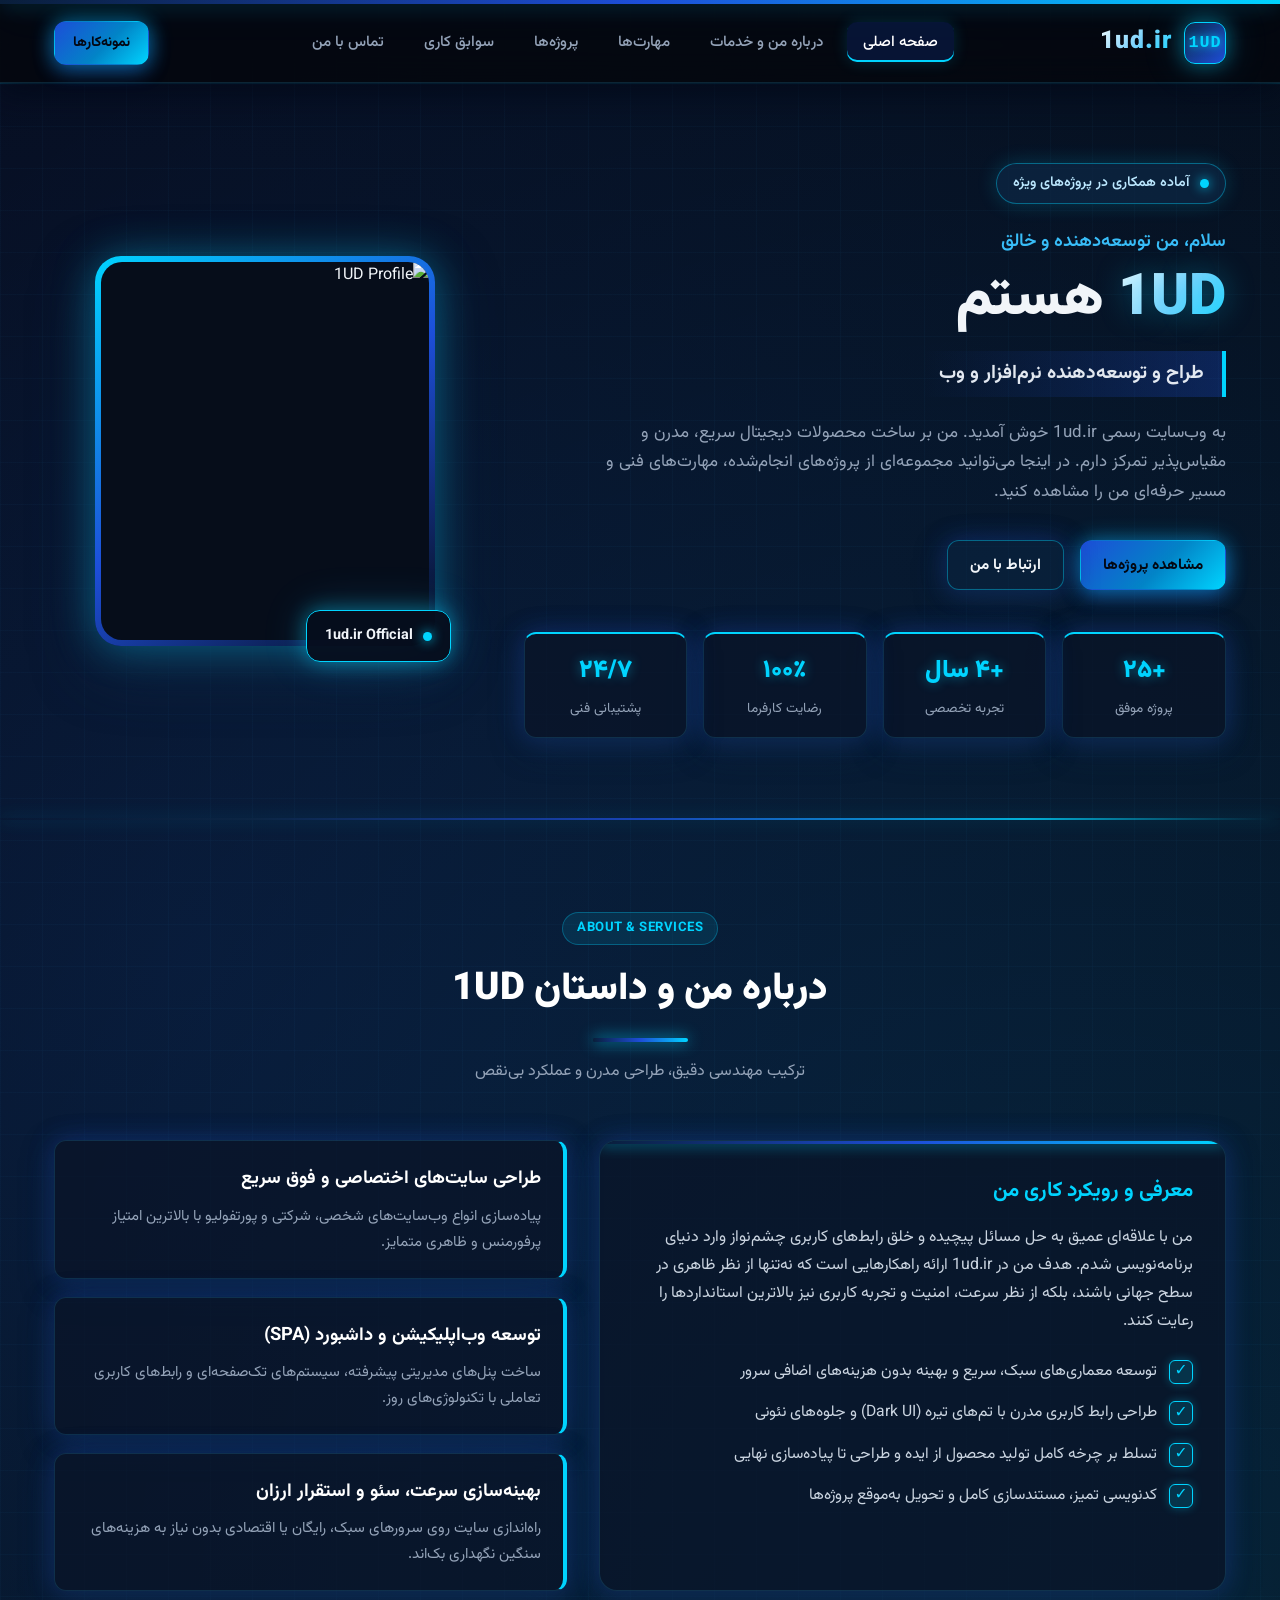
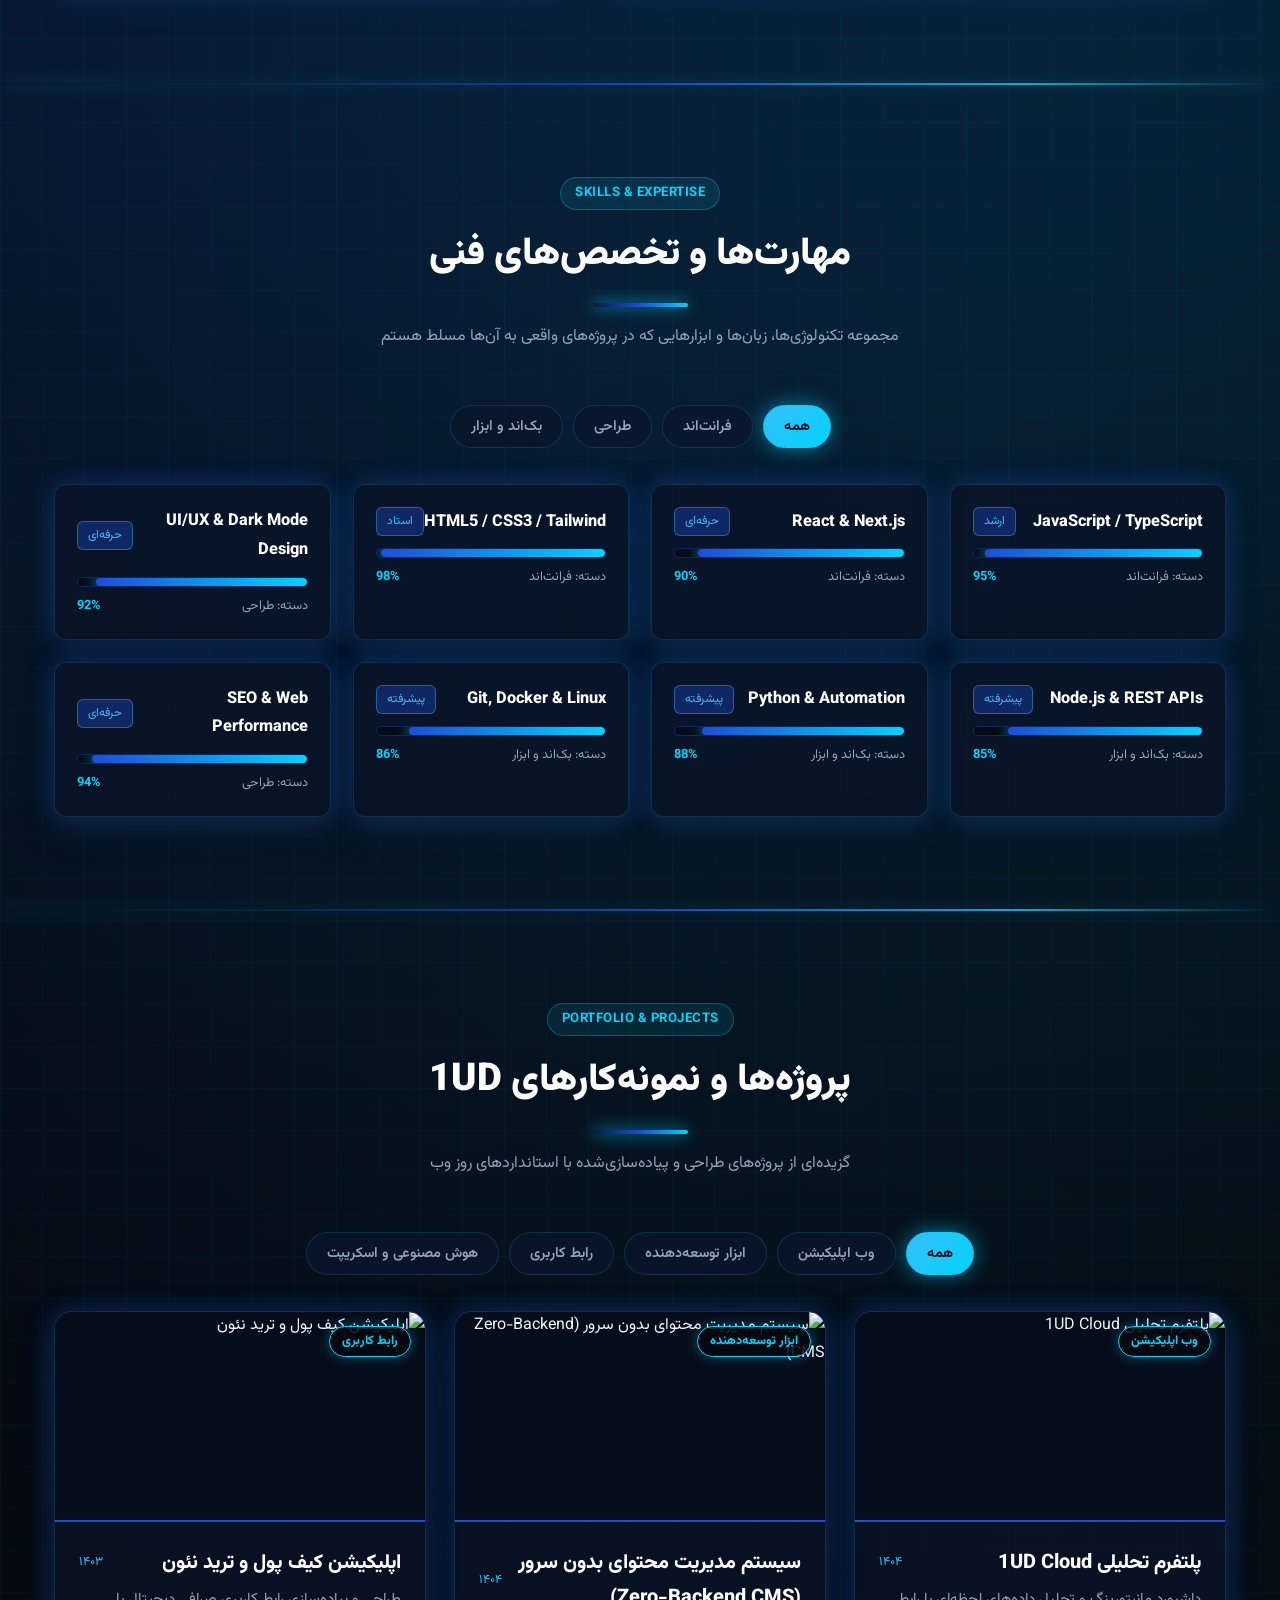
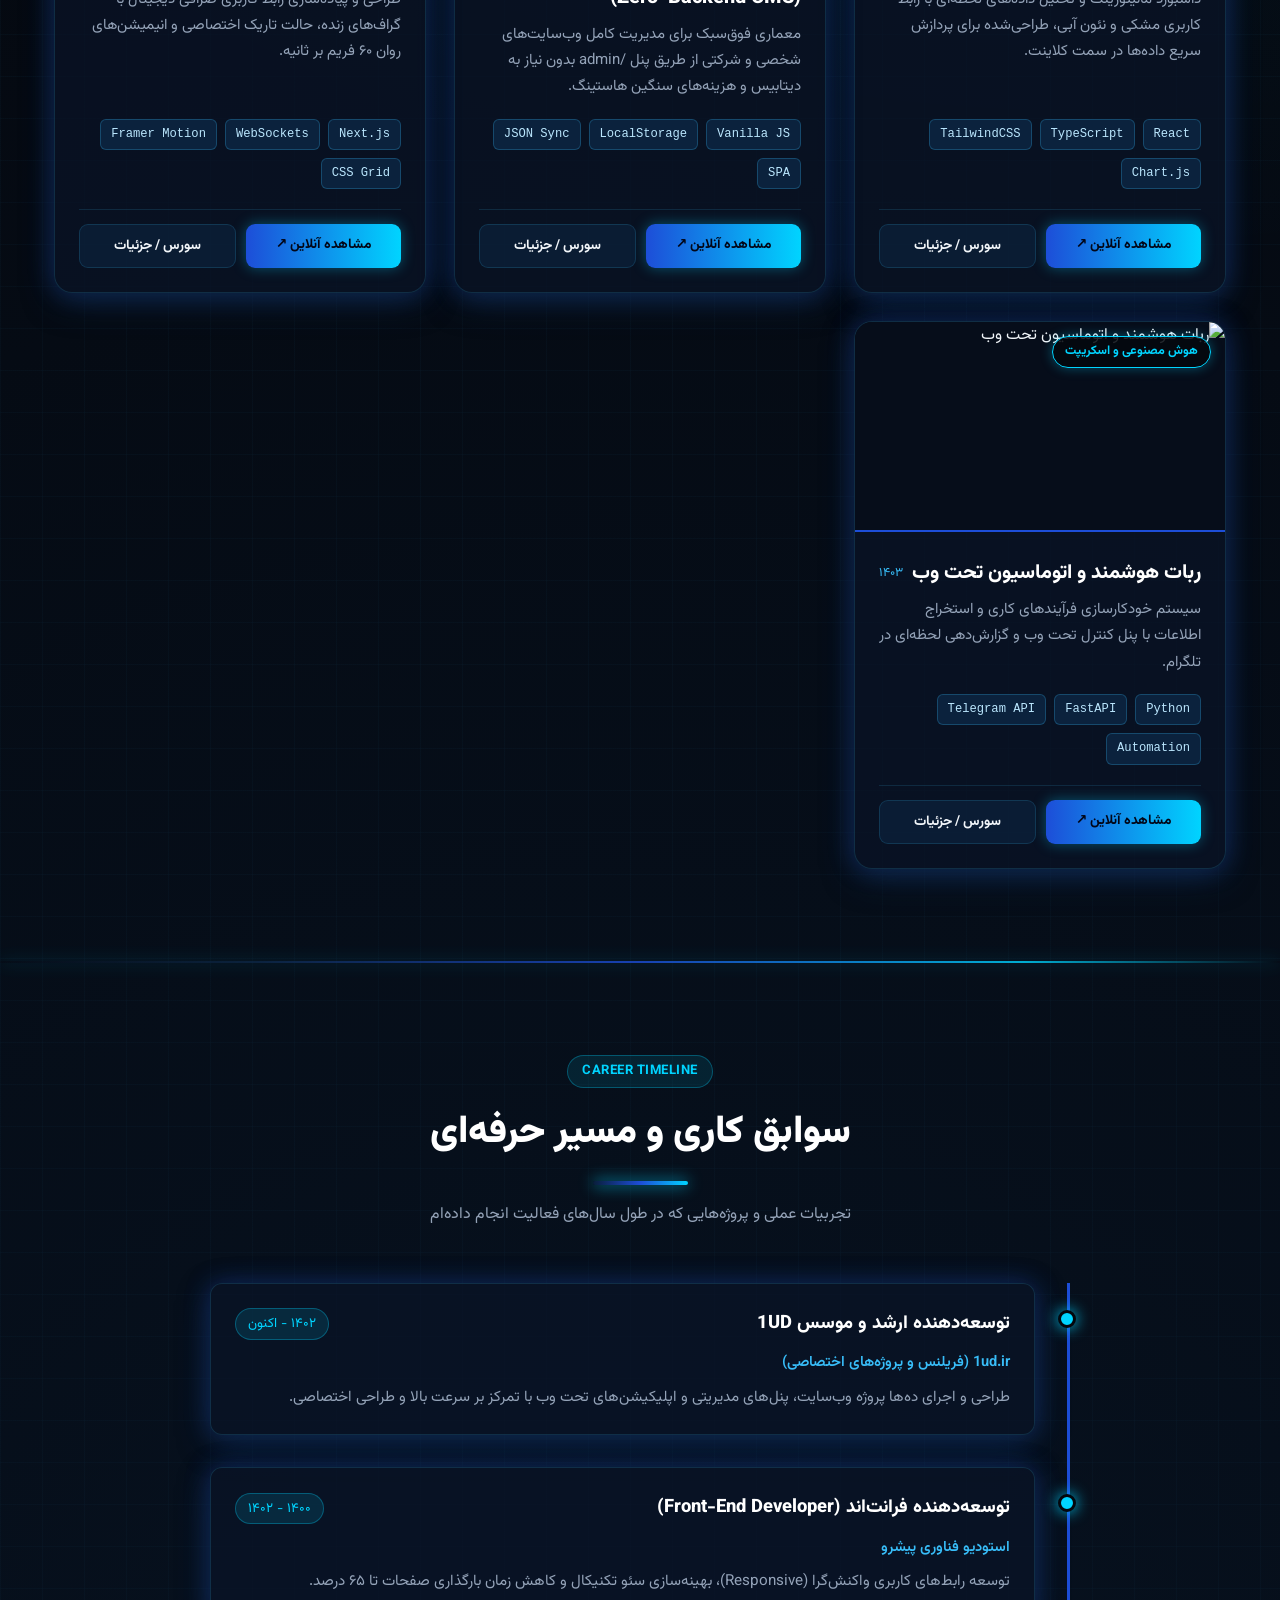
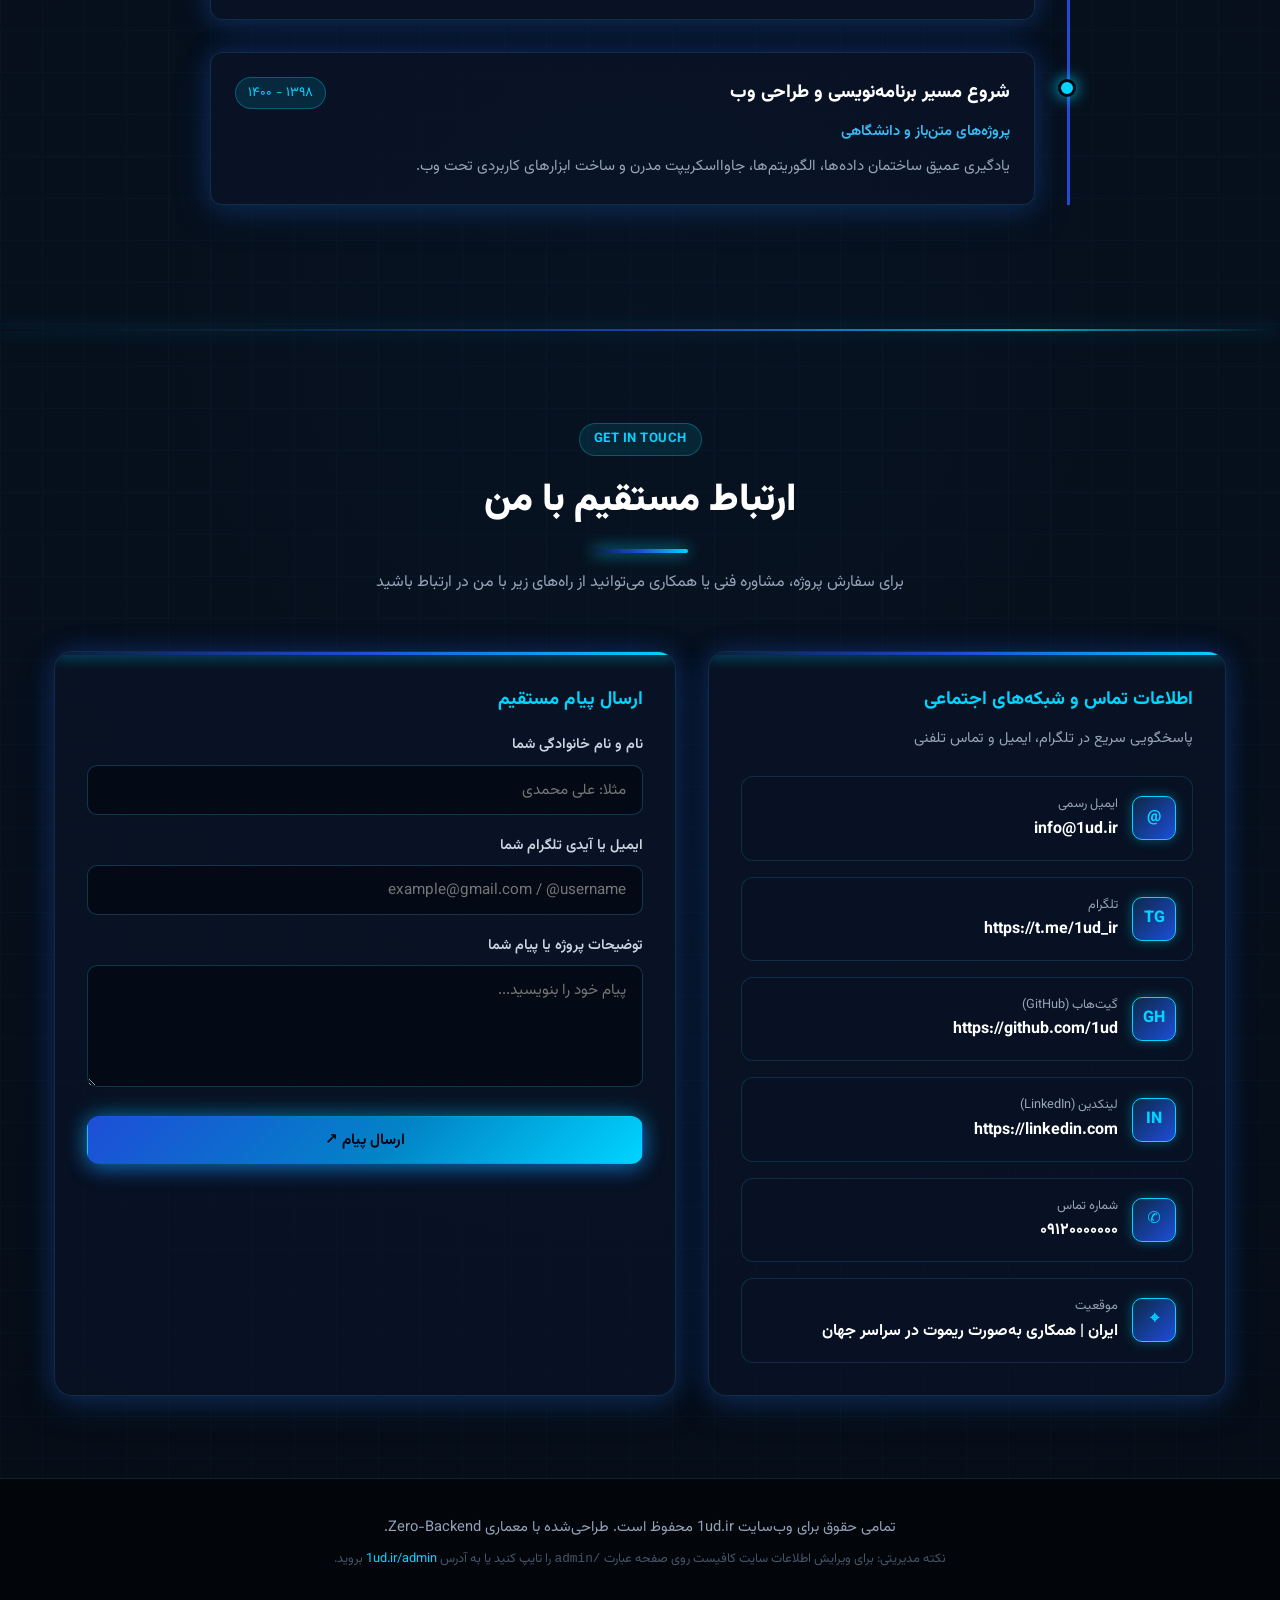
==== commit 98ab1b0b: "Update index.html" ====
--- a/index.html
+++ b/index.html
@@ -33,9 +33,6 @@
       </ul>
 
       <div class="nav-actions">
-        <button type="button" class="btn btn-admin-Quick" onclick="openAdminModal()" title="ورود به پنل مدیریت (/admin)">
-          ⚙ پنل /admin
-        </button>
         <a href="#projects" class="btn btn-primary" style="padding: 9px 18px; font-size: 0.88rem;">نمونه‌کارها</a>
       </div>
     </div>
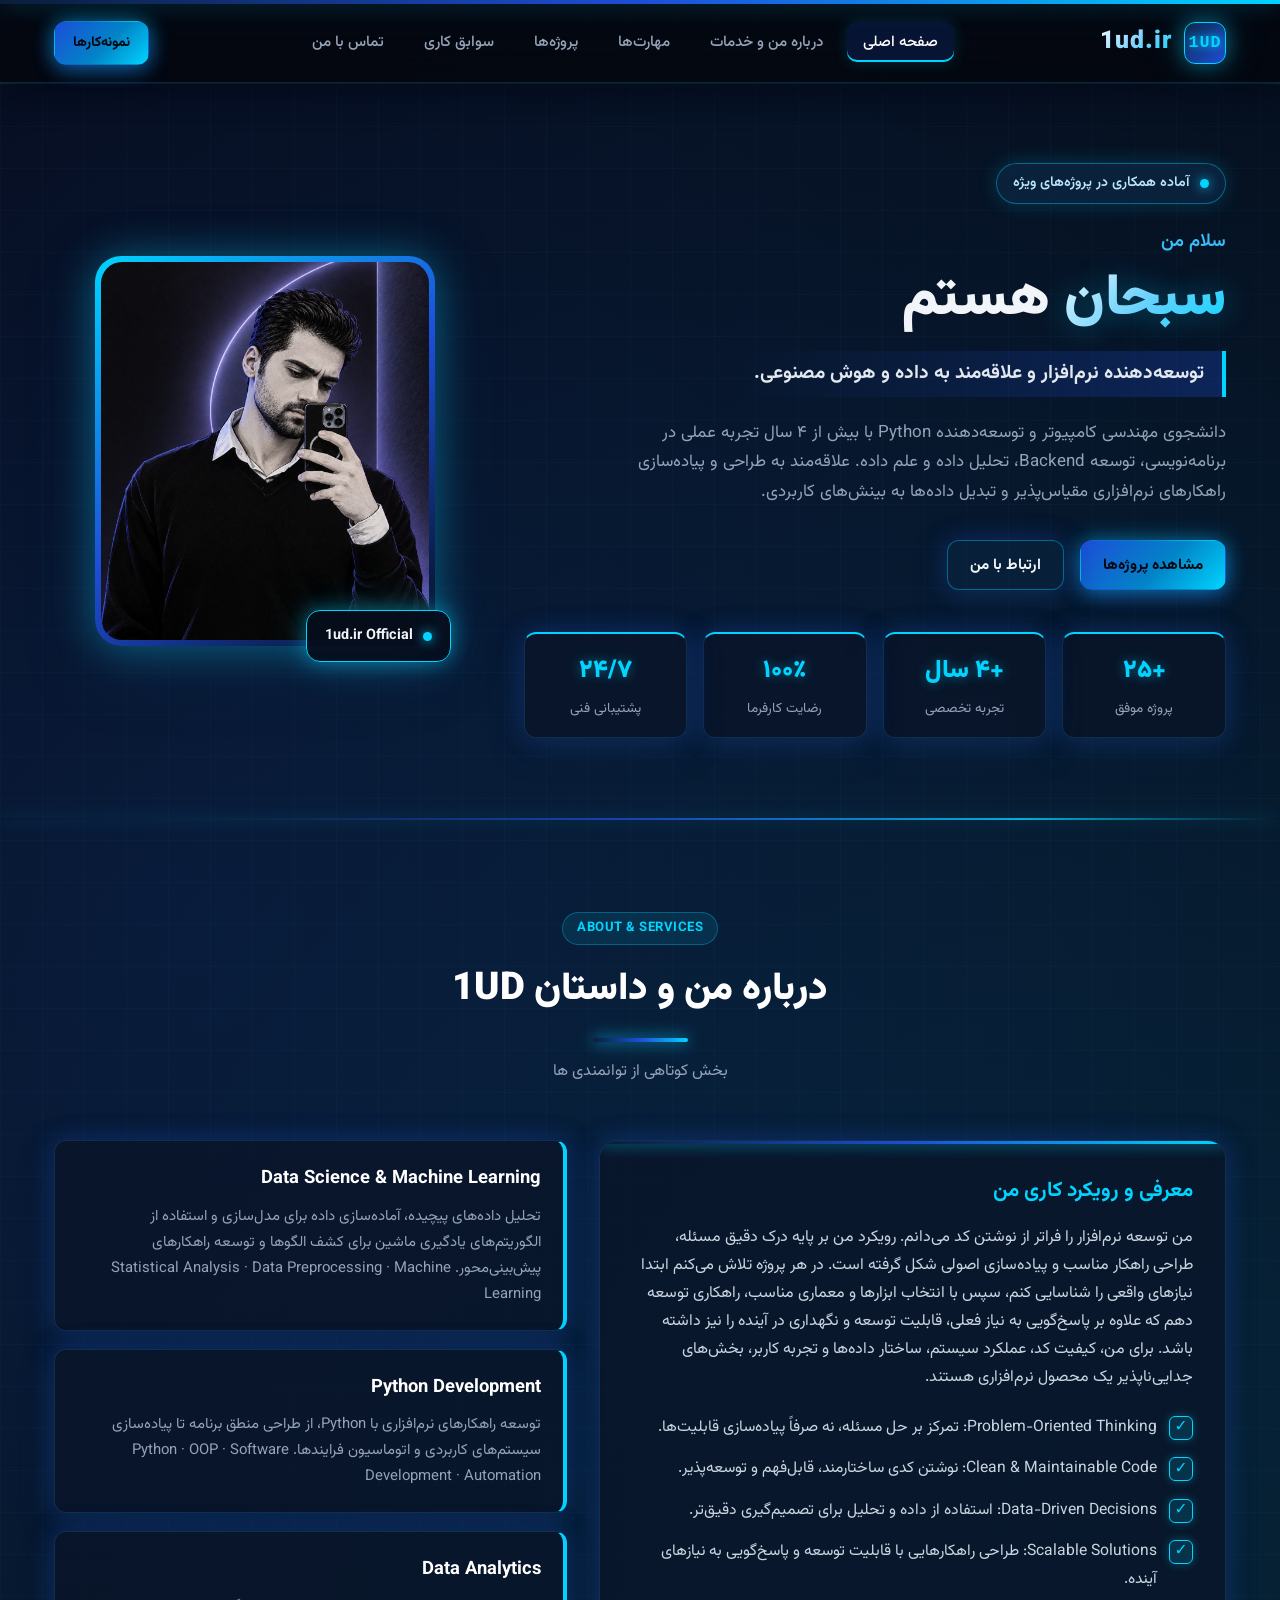
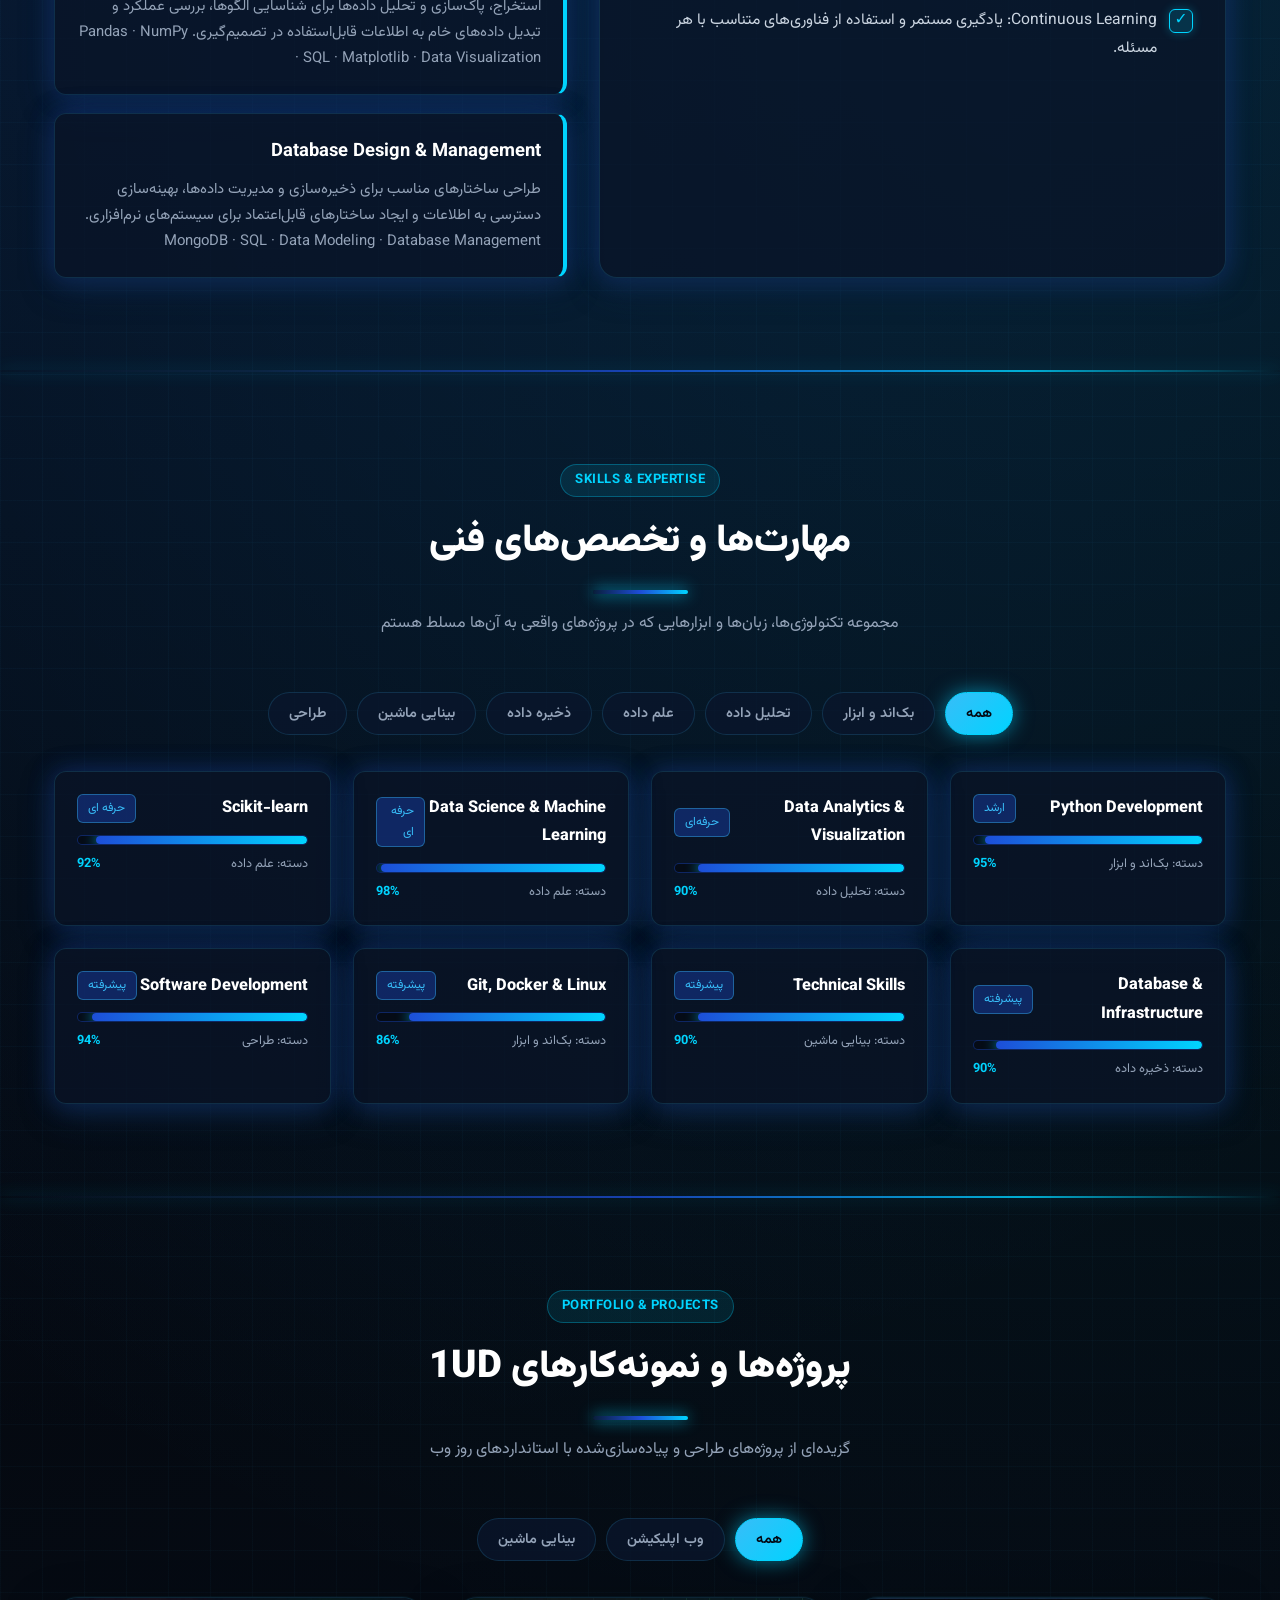
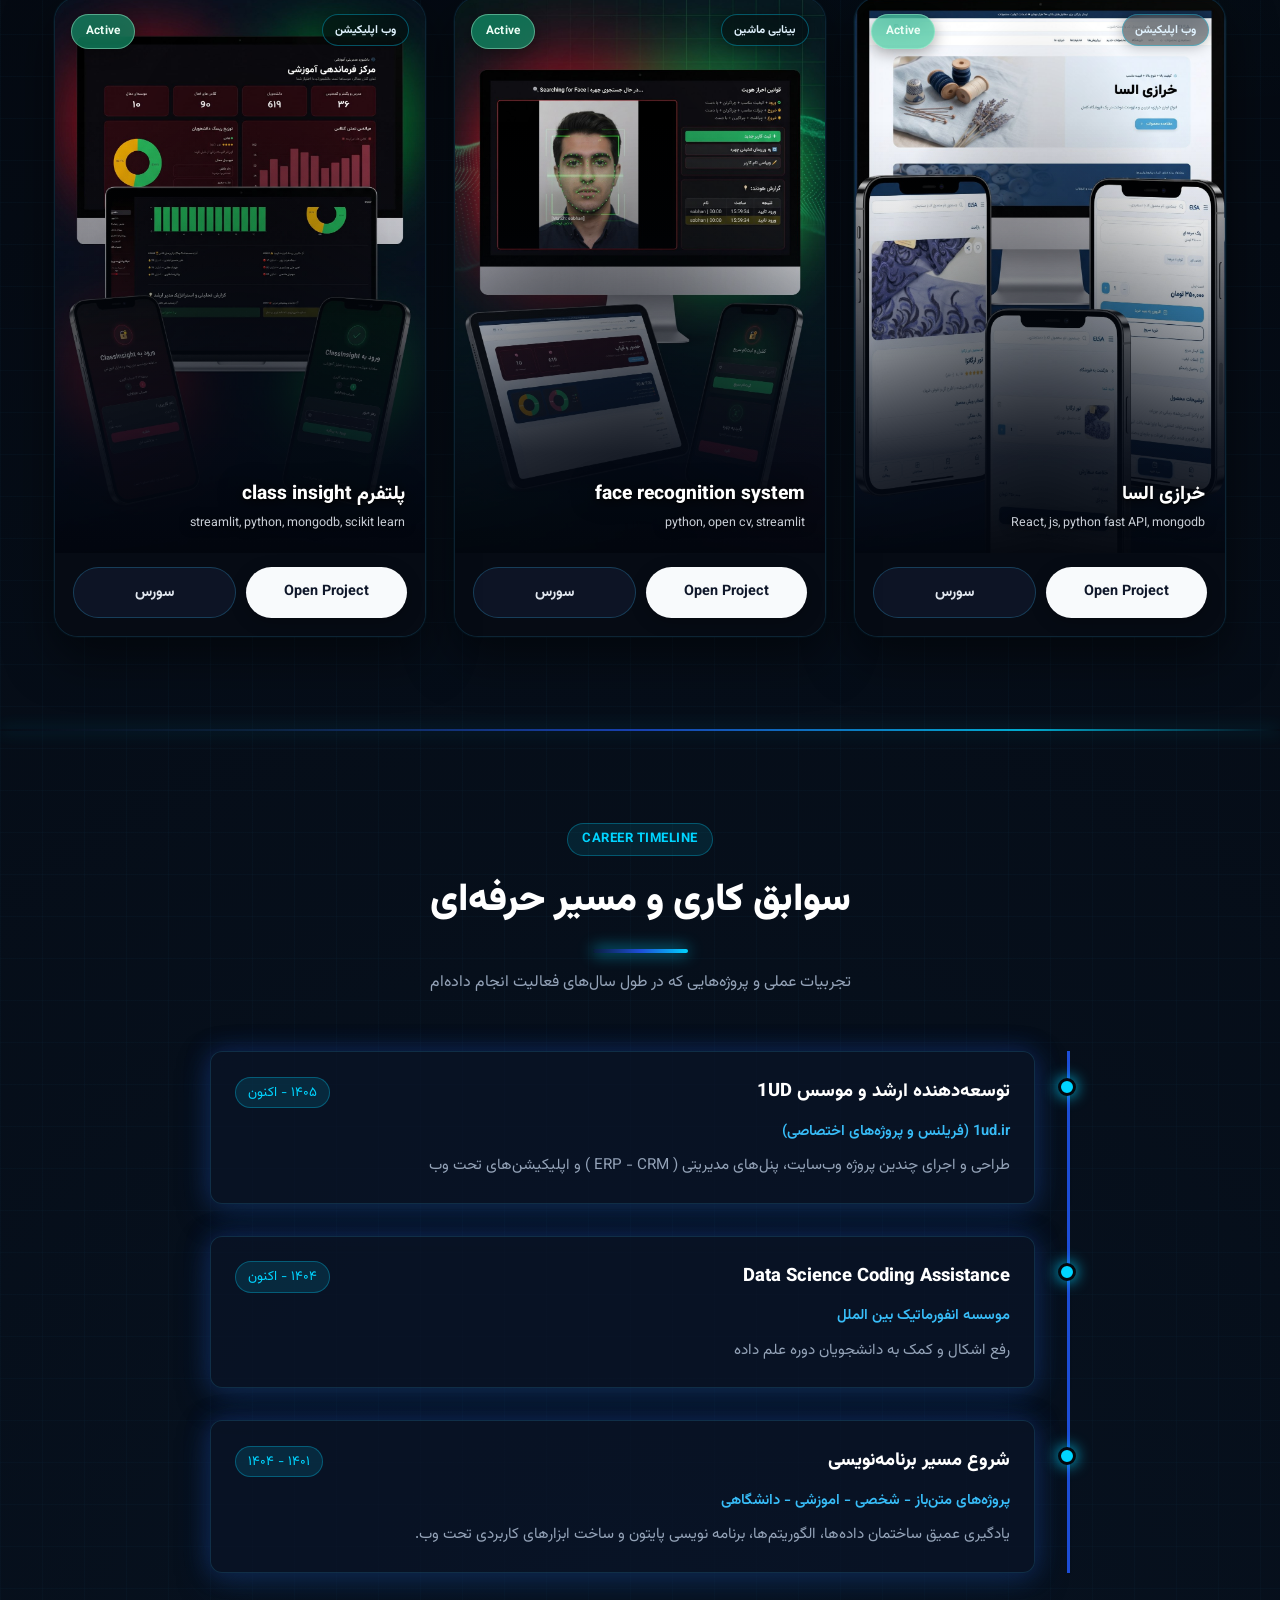
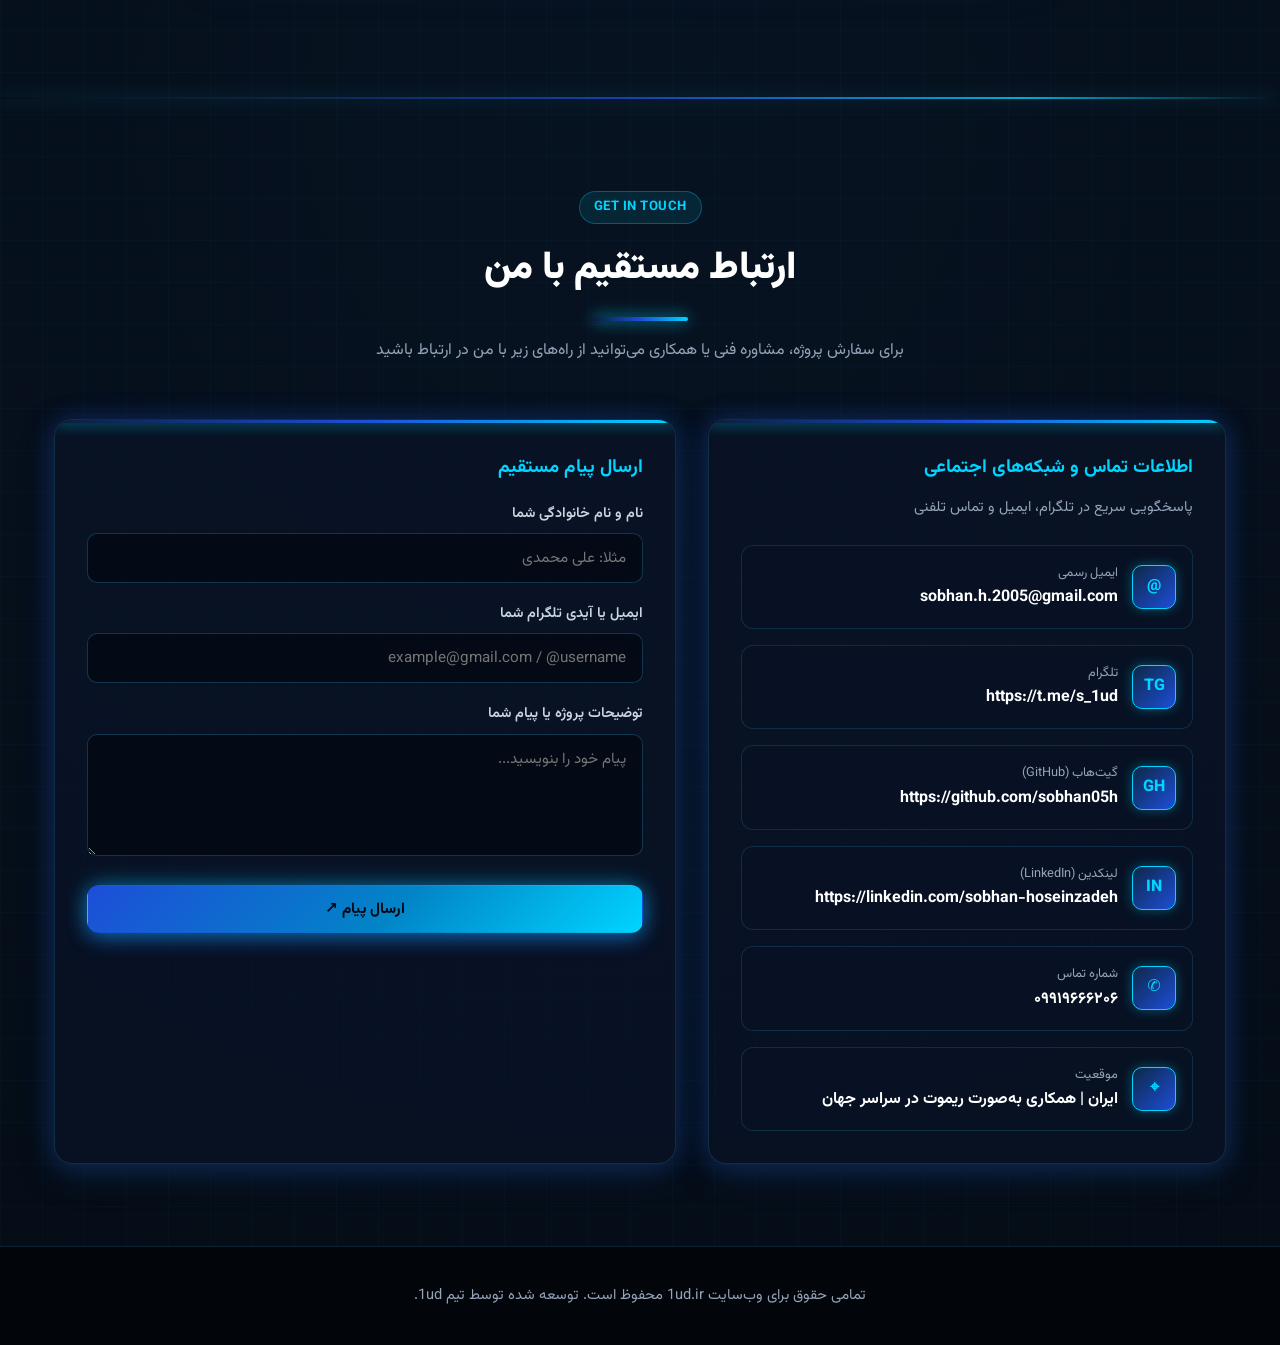
==== commit 9330f7c0: "f" ====
--- a/index.html
+++ b/index.html
@@ -196,9 +196,6 @@
   <footer class="site-footer">
     <div class="container">
       <p id="footer-note">تمامی حقوق برای وب‌سایت 1ud.ir محفوظ است.</p>
-      <p style="margin-top: 8px; font-size: 0.8rem; color: #475569;">
-        نکته مدیریتی: برای ویرایش اطلاعات سایت کافیست روی صفحه عبارت <code>/admin</code> را تایپ کنید یا به آدرس <a href="admin/" style="color: var(--light-blue); text-decoration: none;">1ud.ir/admin</a> بروید.
-      </p>
     </div>
   </footer>
 
--- a/assets/css/style.css
+++ b/assets/css/style.css
@@ -636,133 +636,210 @@
   color: var(--text-muted);
 }
 
-/* Projects Portfolio Grid */
+/* Projects Portfolio Grid — 2:3 vertical mockups + dark blur overlay (like reference) */
 .projects-grid {
   display: grid;
-  grid-template-columns: repeat(auto-fill, minmax(340px, 1fr));
+  grid-template-columns: repeat(auto-fill, minmax(280px, 1fr));
   gap: 28px;
 }
 
 .project-card {
-  background: var(--bg-card);
-  border: 1px solid var(--border-subtle);
-  border-radius: var(--radius-lg);
+  background: #060b14;
+  border: 1px solid rgba(56, 189, 248, 0.14);
+  border-radius: 24px;
   overflow: hidden;
-  box-shadow: var(--shadow-dark-blue);
-  transition: var(--transition);
+  box-shadow: 0 20px 48px rgba(0, 0, 0, 0.5), 0 0 0 1px rgba(0, 212, 255, 0.05);
+  transition: transform 0.35s ease, box-shadow 0.35s ease, border-color 0.35s ease;
   display: flex;
   flex-direction: column;
+  position: relative;
 }
 
 .project-card:hover {
-  transform: translateY(-7px);
-  border-color: var(--light-blue);
-  box-shadow: var(--shadow-light-blue);
-}
-
+  transform: translateY(-8px);
+  border-color: rgba(0, 212, 255, 0.4);
+  box-shadow: 0 28px 56px rgba(0, 30, 60, 0.55), 0 0 32px rgba(0, 212, 255, 0.15);
+}
+
+/* تصویر عمودی ۲:۳ */
 .project-thumb {
   position: relative;
-  height: 210px;
+  aspect-ratio: 2 / 3;
+  width: 100%;
   overflow: hidden;
-  background: #060d1a;
-  border-bottom: 2px solid var(--mid-blue);
+  background: #04070d;
 }
 
 .project-thumb img {
   width: 100%;
   height: 100%;
   object-fit: cover;
-  transition: transform 0.5s ease;
+  object-position: center center;
+  transition: transform 0.6s ease;
+  display: block;
 }
 
 .project-card:hover .project-thumb img {
-  transform: scale(1.06);
+  transform: scale(1.04);
+}
+
+/* لایه تیره + تار از پایین برای خوانایی متن روی عکس (بدون بک‌گراند solid) */
+.project-thumb::after {
+  content: "";
+  position: absolute;
+  inset: 0;
+  z-index: 1;
+  pointer-events: none;
+  background:
+    linear-gradient(
+      to top,
+      rgba(2, 6, 14, 0.97) 0%,
+      rgba(4, 10, 22, 0.85) 18%,
+      rgba(6, 14, 28, 0.45) 38%,
+      rgba(6, 14, 28, 0.12) 58%,
+      transparent 78%
+    ),
+    radial-gradient(ellipse at 50% 100%, rgba(0, 0, 0, 0.55) 0%, transparent 70%);
+  backdrop-filter: blur(0px);
+}
+
+/* متن‌های روی تصویر — فقط سایه و گرادیان، بدون جعبه بک‌گراند */
+.project-overlay-info {
+  position: absolute;
+  left: 0;
+  right: 0;
+  bottom: 0;
+  z-index: 2;
+  padding: 20px 20px 18px;
+  display: flex;
+  flex-direction: column;
+  gap: 6px;
+  pointer-events: none;
+}
+
+.project-overlay-info .project-title {
+  font-size: 1.2rem;
+  font-weight: 800;
+  color: #fff;
+  margin: 0;
+  line-height: 1.3;
+  text-shadow:
+    0 2px 12px rgba(0, 0, 0, 0.9),
+    0 0 24px rgba(0, 0, 0, 0.6),
+    0 1px 2px rgba(0, 0, 0, 1);
+}
+
+.project-overlay-info .project-meta {
+  font-size: 0.78rem;
+  color: rgba(226, 232, 240, 0.88);
+  display: flex;
+  flex-wrap: wrap;
+  gap: 6px 8px;
+  align-items: center;
+  text-shadow: 0 1px 8px rgba(0, 0, 0, 0.85), 0 0 12px rgba(0, 0, 0, 0.5);
+}
+
+.project-overlay-info .project-meta .dot {
+  width: 3px;
+  height: 3px;
+  border-radius: 50%;
+  background: rgba(148, 163, 184, 0.7);
+}
+
+/* بج وضعیت — شیشه‌ای تار (glass + blur) */
+.project-status-chip {
+  position: absolute;
+  top: 16px;
+  left: 16px;
+  z-index: 3;
+  padding: 6px 14px;
+  border-radius: 99px;
+  font-size: 0.74rem;
+  font-weight: 700;
+  letter-spacing: 0.02em;
+  backdrop-filter: blur(12px);
+  -webkit-backdrop-filter: blur(12px);
+  box-shadow: 0 4px 16px rgba(0, 0, 0, 0.35);
+}
+
+.project-status-chip.is-active {
+  background: rgba(16, 185, 129, 0.55);
+  color: #ecfdf5;
+  border: 1px solid rgba(167, 243, 208, 0.45);
+}
+
+.project-status-chip.is-done {
+  background: rgba(14, 165, 233, 0.5);
+  color: #f0f9ff;
+  border: 1px solid rgba(125, 211, 252, 0.4);
 }
 
 .project-category-chip {
   position: absolute;
-  top: 14px;
-  right: 14px;
-  background: rgba(4, 7, 13, 0.86);
-  border: 1px solid var(--light-blue);
-  color: var(--light-blue);
-  padding: 4px 12px;
+  top: 16px;
+  right: 16px;
+  z-index: 3;
+  background: rgba(4, 7, 13, 0.45);
+  border: 1px solid rgba(0, 212, 255, 0.35);
+  color: #e0f2fe;
+  padding: 5px 12px;
   border-radius: 99px;
-  font-size: 0.78rem;
+  font-size: 0.72rem;
   font-weight: 700;
-  box-shadow: 0 0 12px rgba(0, 212, 255, 0.35);
-}
-
+  backdrop-filter: blur(12px);
+  -webkit-backdrop-filter: blur(12px);
+  box-shadow: 0 0 14px rgba(0, 0, 0, 0.3);
+}
+
+/* بدنه پایین کارت — فقط دکمه */
 .project-body {
-  padding: 24px;
-  flex: 1;
+  padding: 14px 18px 18px;
   display: flex;
   flex-direction: column;
-}
-
-.project-title {
-  font-size: 1.25rem;
-  font-weight: 800;
-  color: #fff;
-  margin-bottom: 10px;
+  gap: 10px;
+  background: #060b14;
 }
 
 .project-desc {
-  color: var(--text-muted);
-  font-size: 0.94rem;
-  margin-bottom: 18px;
-  flex: 1;
+  display: none; /* توضیحات روی کارت شلوغ می‌کند؛ در مودال/صفحه جزئیات قابل استفاده است */
 }
 
 .project-tags {
-  display: flex;
-  flex-wrap: wrap;
-  gap: 8px;
-  margin-bottom: 20px;
-}
-
-.tag-chip {
-  font-size: 0.76rem;
-  padding: 4px 10px;
-  border-radius: 6px;
-  background: rgba(13, 40, 71, 0.75);
-  border: 1px solid rgba(56, 189, 248, 0.25);
-  color: #bae6fd;
-  font-family: monospace;
+  display: none;
 }
 
 .project-links {
   display: flex;
   gap: 10px;
-  padding-top: 14px;
-  border-top: 1px solid rgba(56, 189, 248, 0.14);
 }
 
 .project-links a {
   flex: 1;
   text-align: center;
-  padding: 9px 12px;
-  border-radius: 9px;
-  font-size: 0.86rem;
+  padding: 12px 16px;
+  border-radius: 999px;
+  font-size: 0.9rem;
   font-weight: 700;
   text-decoration: none;
-  transition: var(--transition);
+  transition: transform 0.2s ease, box-shadow 0.2s ease, background 0.2s ease;
 }
 
 .link-live {
-  background: linear-gradient(90deg, var(--mid-blue), var(--light-blue));
-  color: #020617;
-  box-shadow: 0 0 14px rgba(0, 212, 255, 0.35);
+  background: #f8fafc;
+  color: #0f172a;
+  box-shadow: 0 4px 16px rgba(0, 0, 0, 0.25);
 }
 
 .link-live:hover {
-  box-shadow: 0 0 22px rgba(0, 212, 255, 0.7);
+  background: #fff;
+  transform: translateY(-1px);
+  box-shadow: 0 6px 20px rgba(0, 212, 255, 0.25);
 }
 
 .link-repo {
-  background: rgba(13, 40, 71, 0.5);
-  color: var(--text-main);
-  border: 1px solid var(--border-subtle);
+  background: rgba(15, 23, 42, 0.8);
+  color: #e2e8f0;
+  border: 1px solid rgba(56, 189, 248, 0.25);
 }
 
 .link-repo:hover {
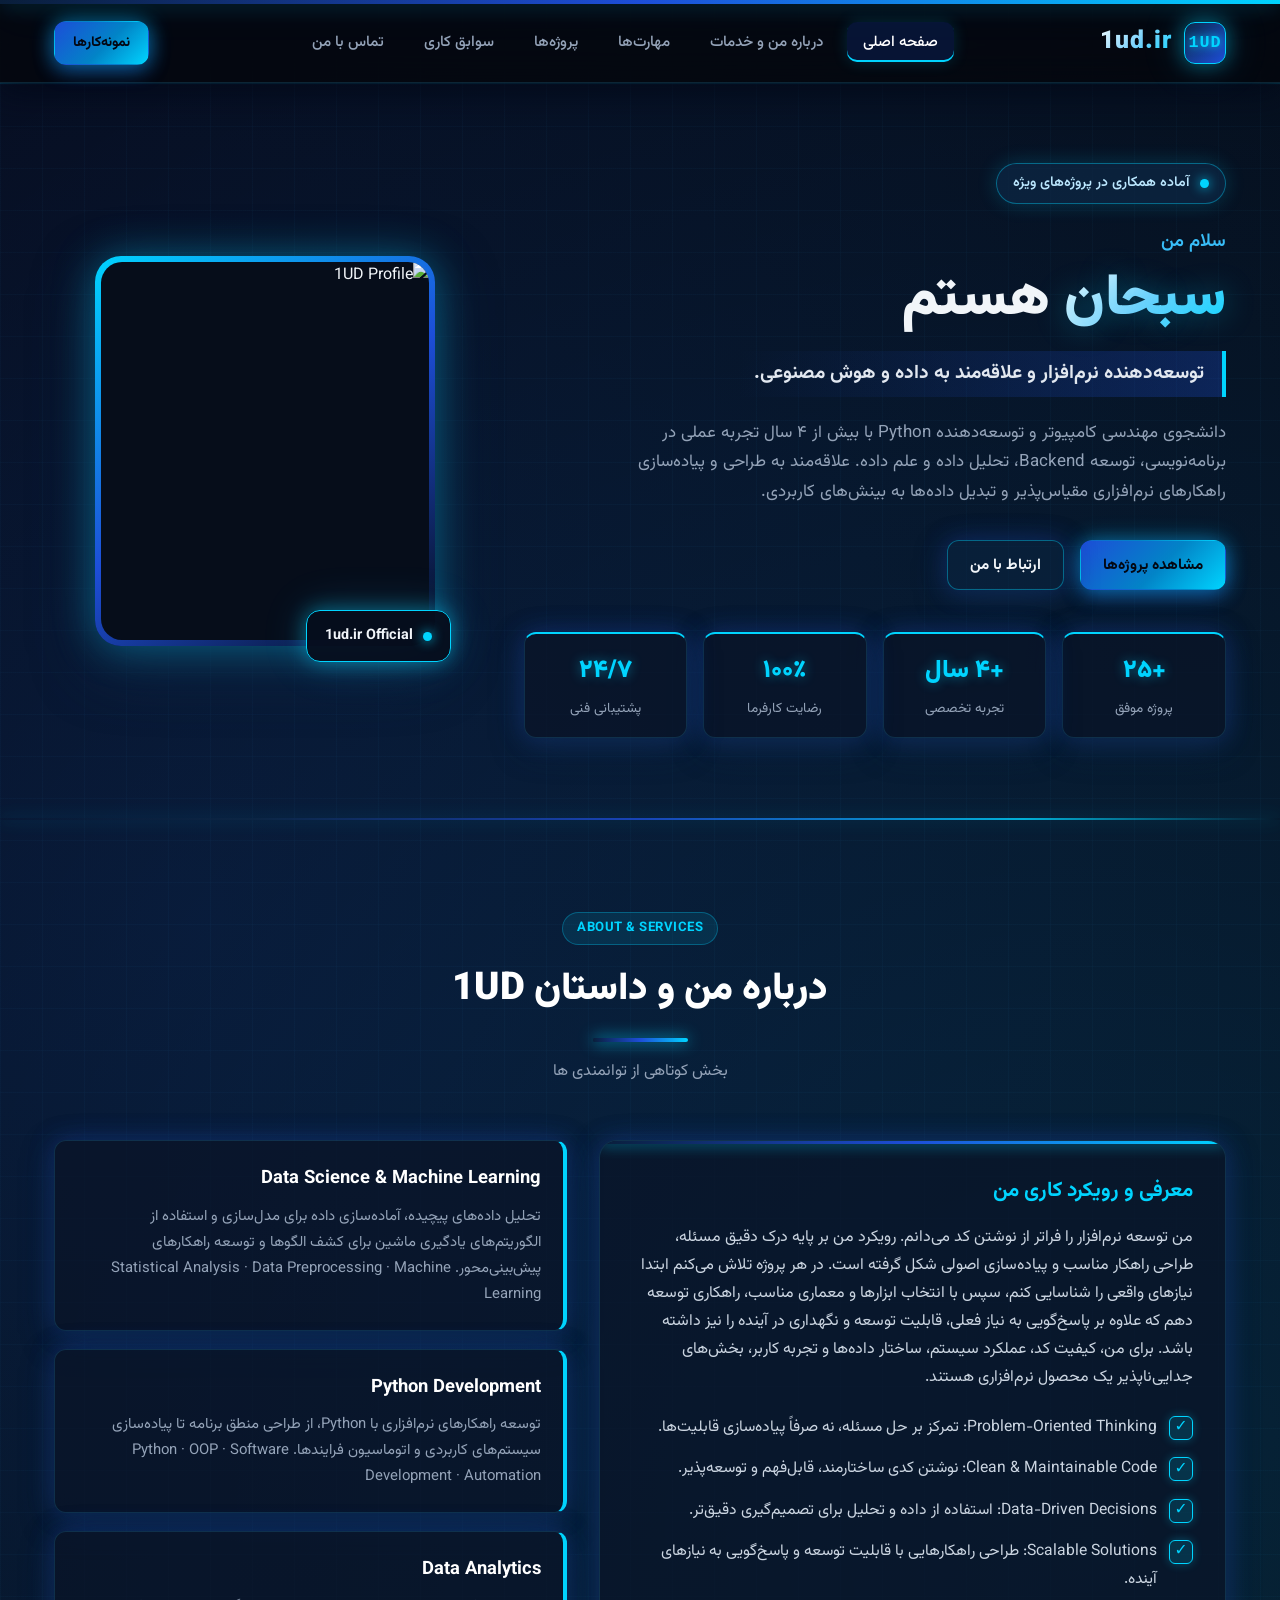
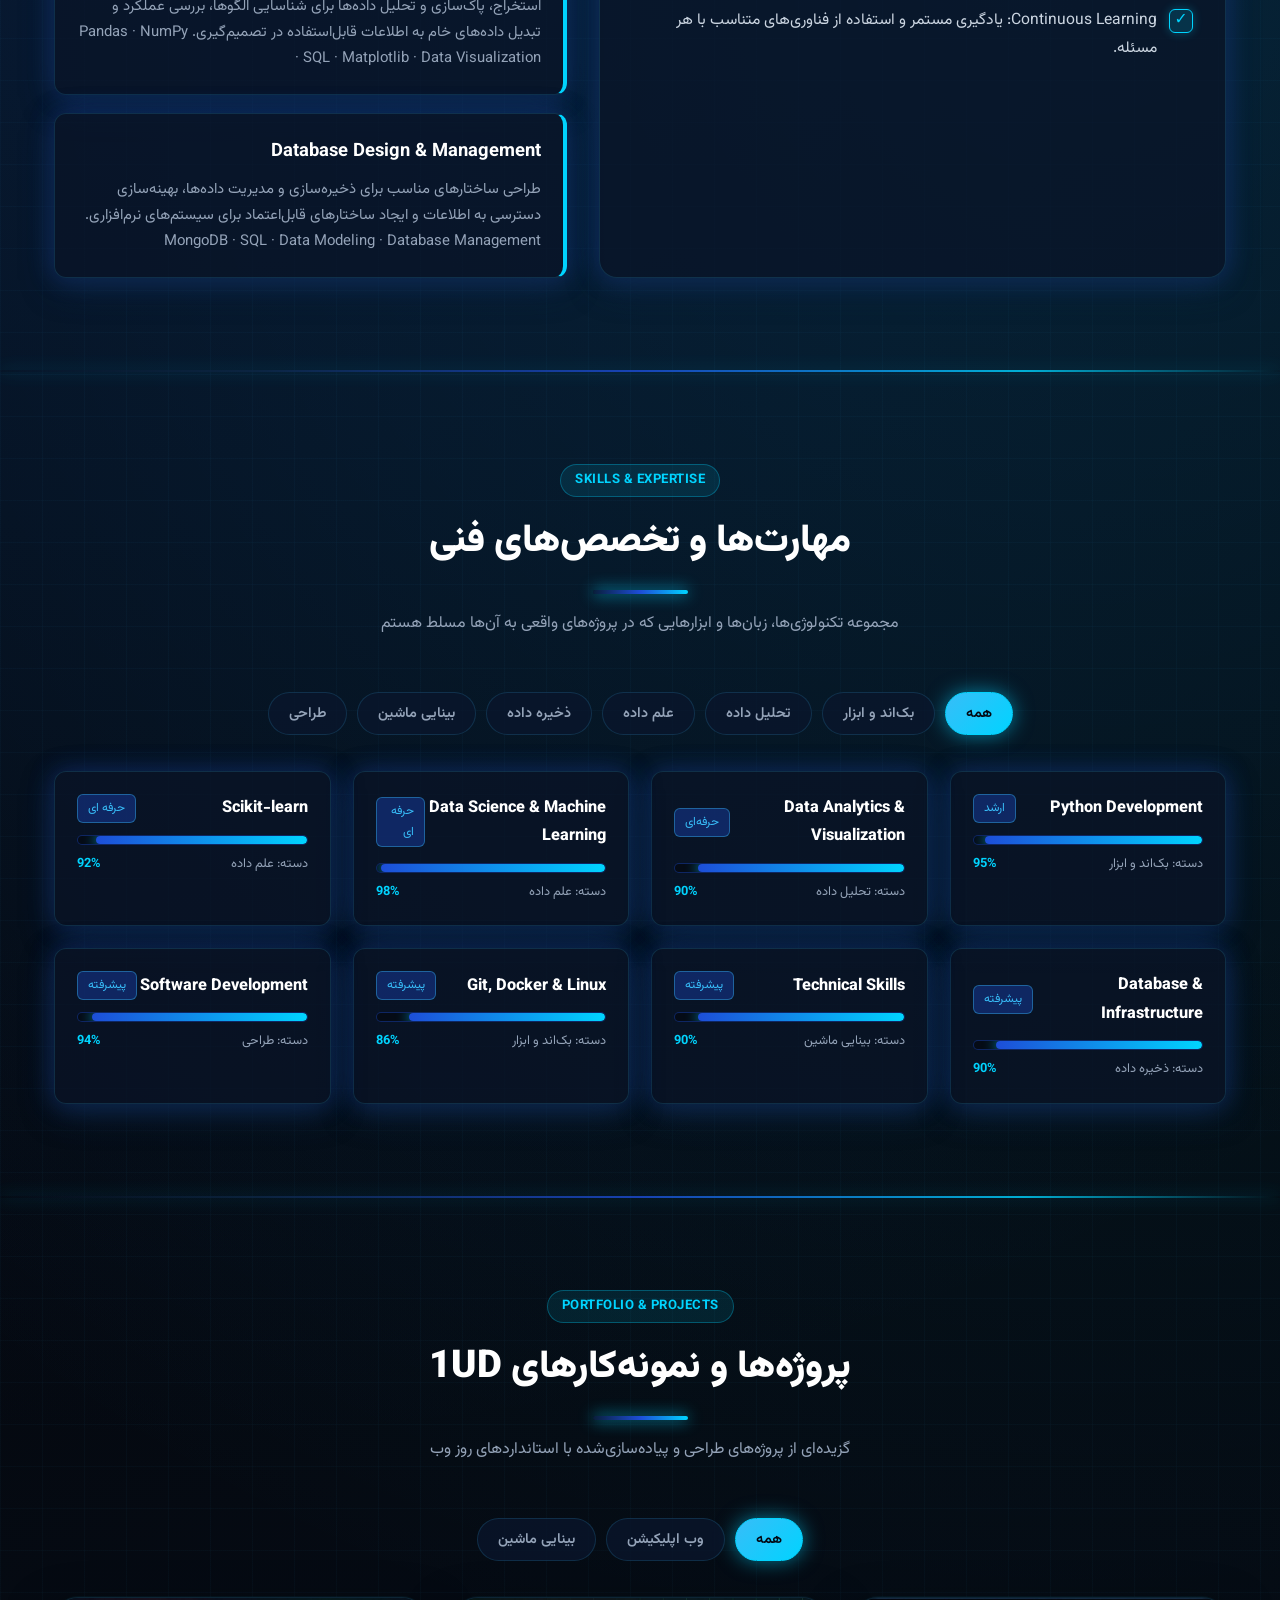
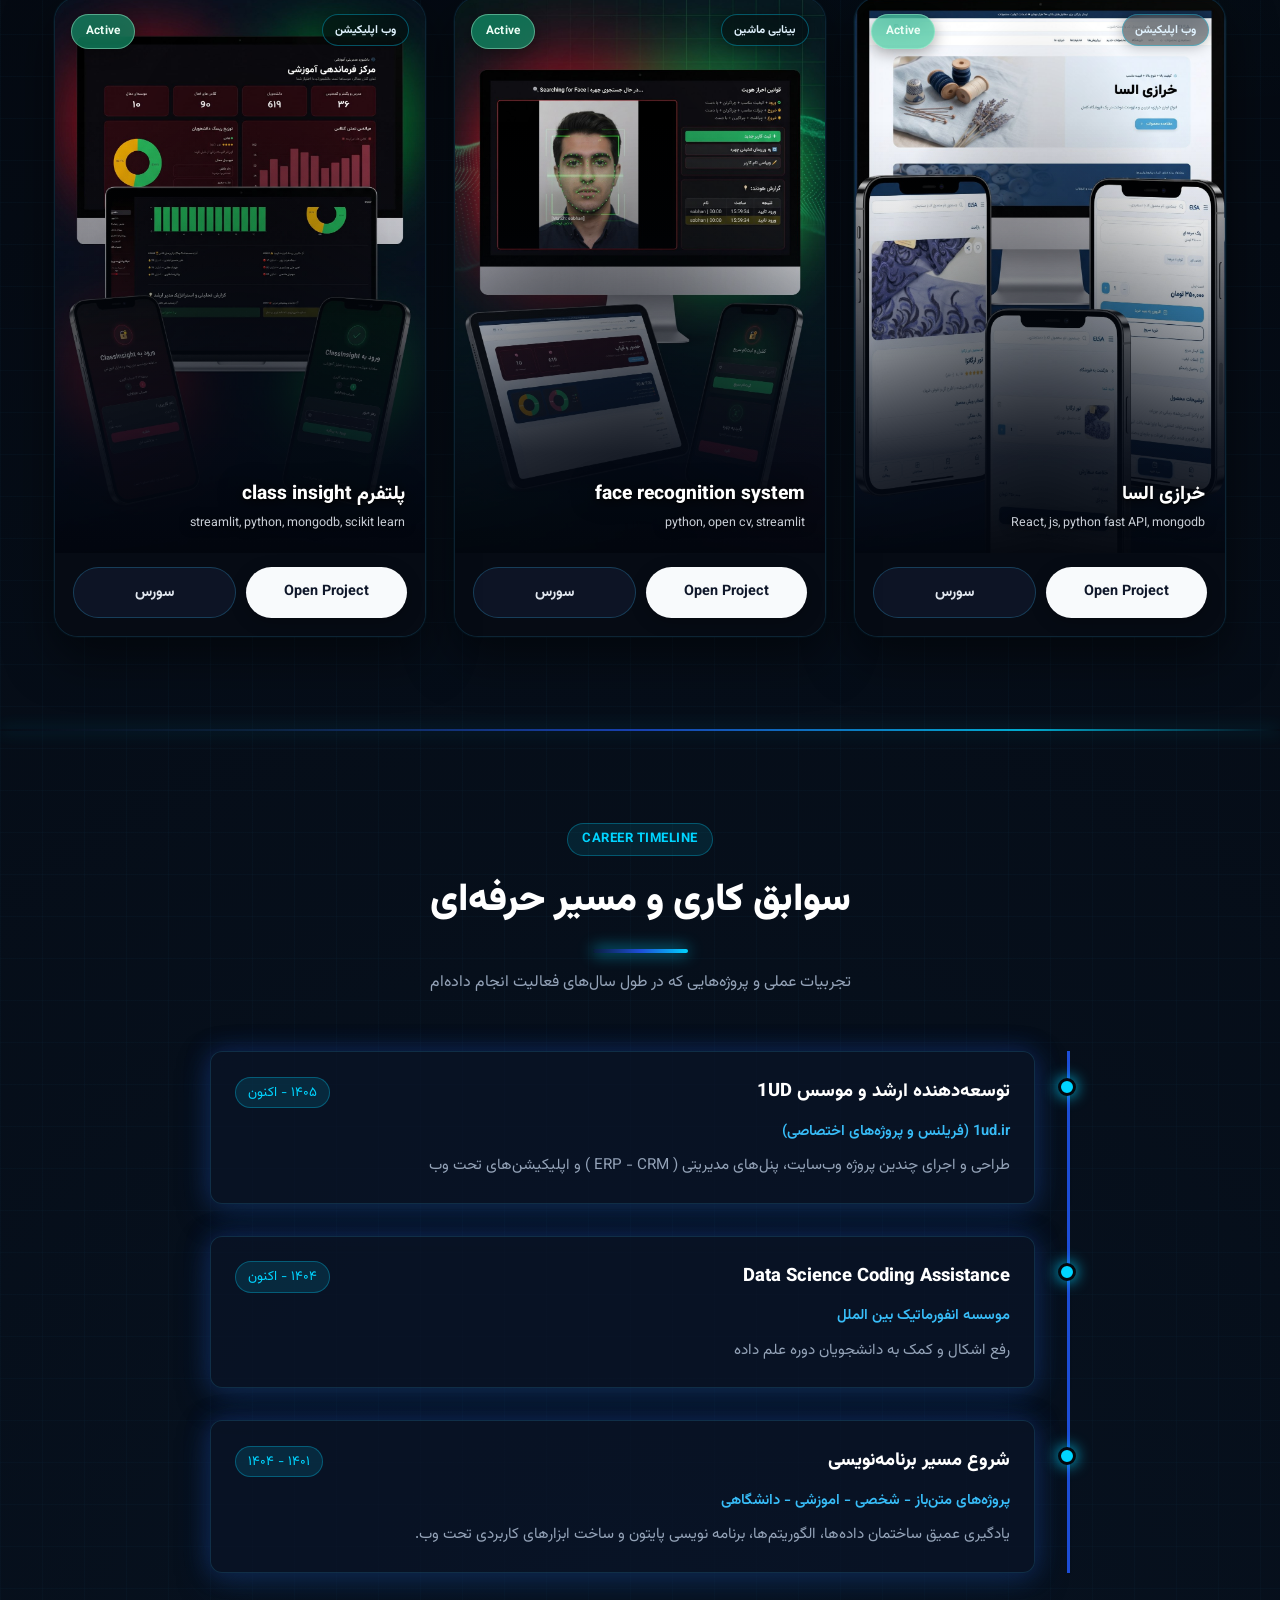
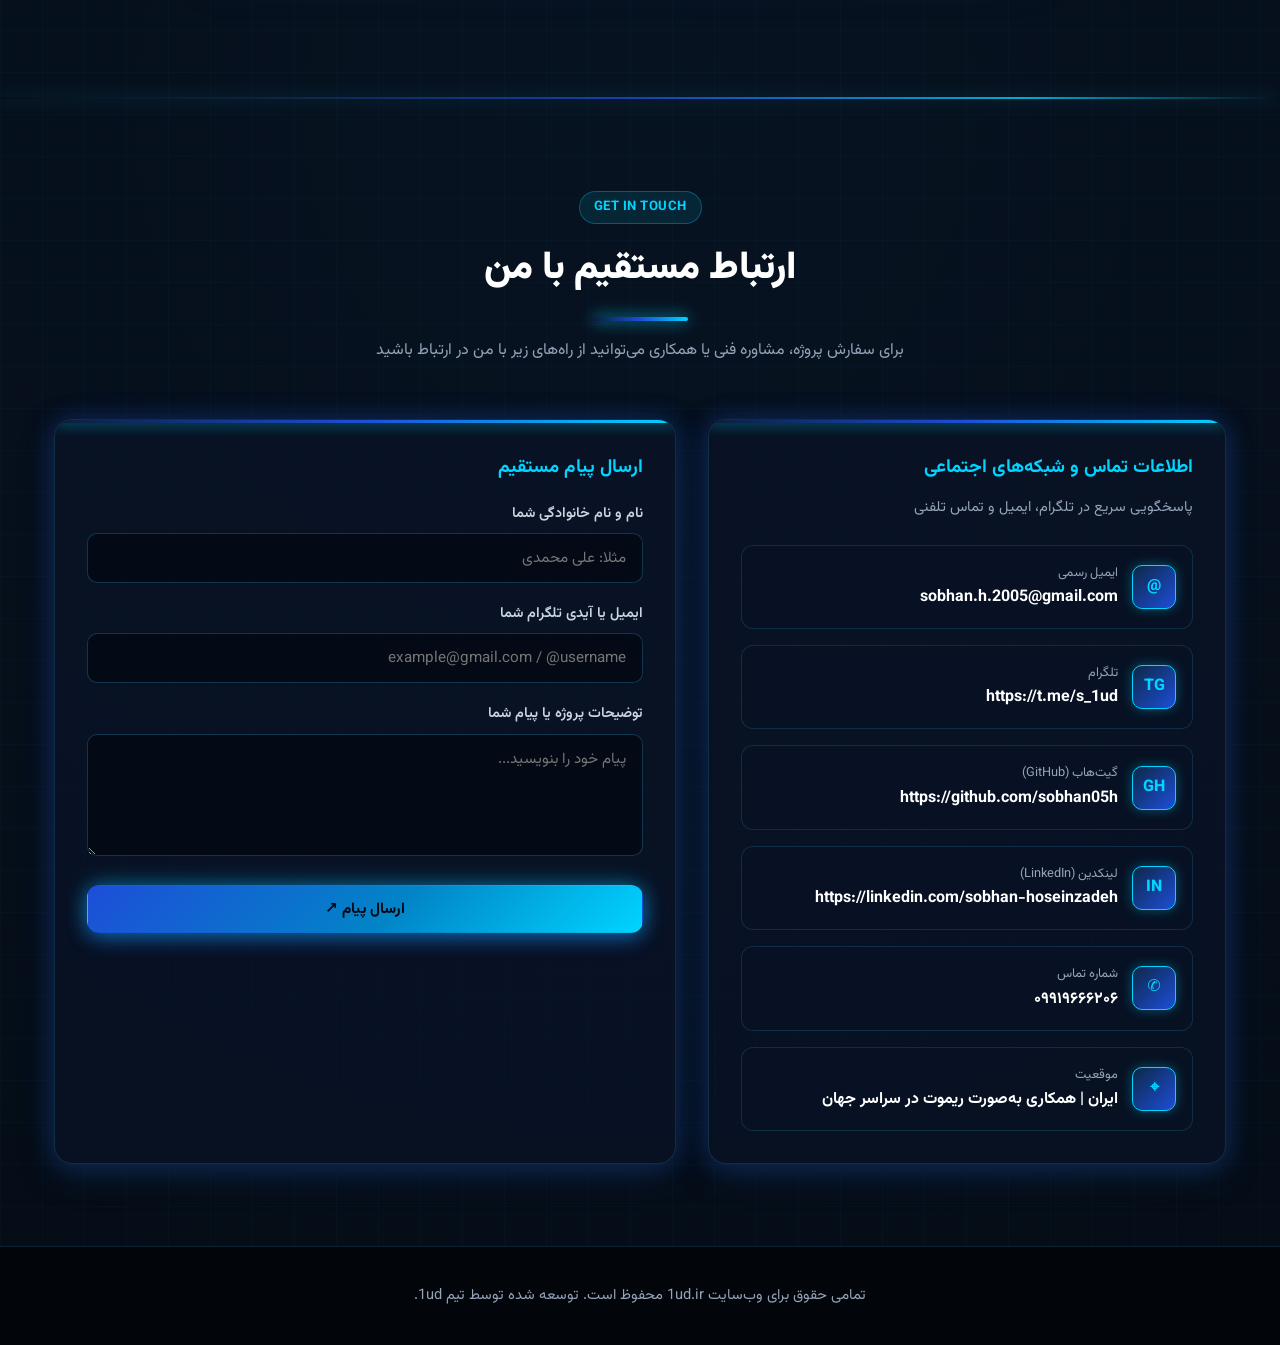
==== commit 55717389: "up" ====
--- a/index.html
+++ b/index.html
@@ -65,7 +65,7 @@
 
           <div class="hero-visual">
             <div class="avatar-frame">
-              <img id="hero-avatar" src="https://images.unsplash.com/photo-1534528741775-53994a69daeb?auto=format&fit=crop&w=600&q=80" alt="1UD Profile" />
+              <img id="hero-avatar" src="" alt="1UD Profile" />
               <div class="floating-badge">
                 <span class="pulse-dot"></span>
                 <span>1ud.ir Official</span>
